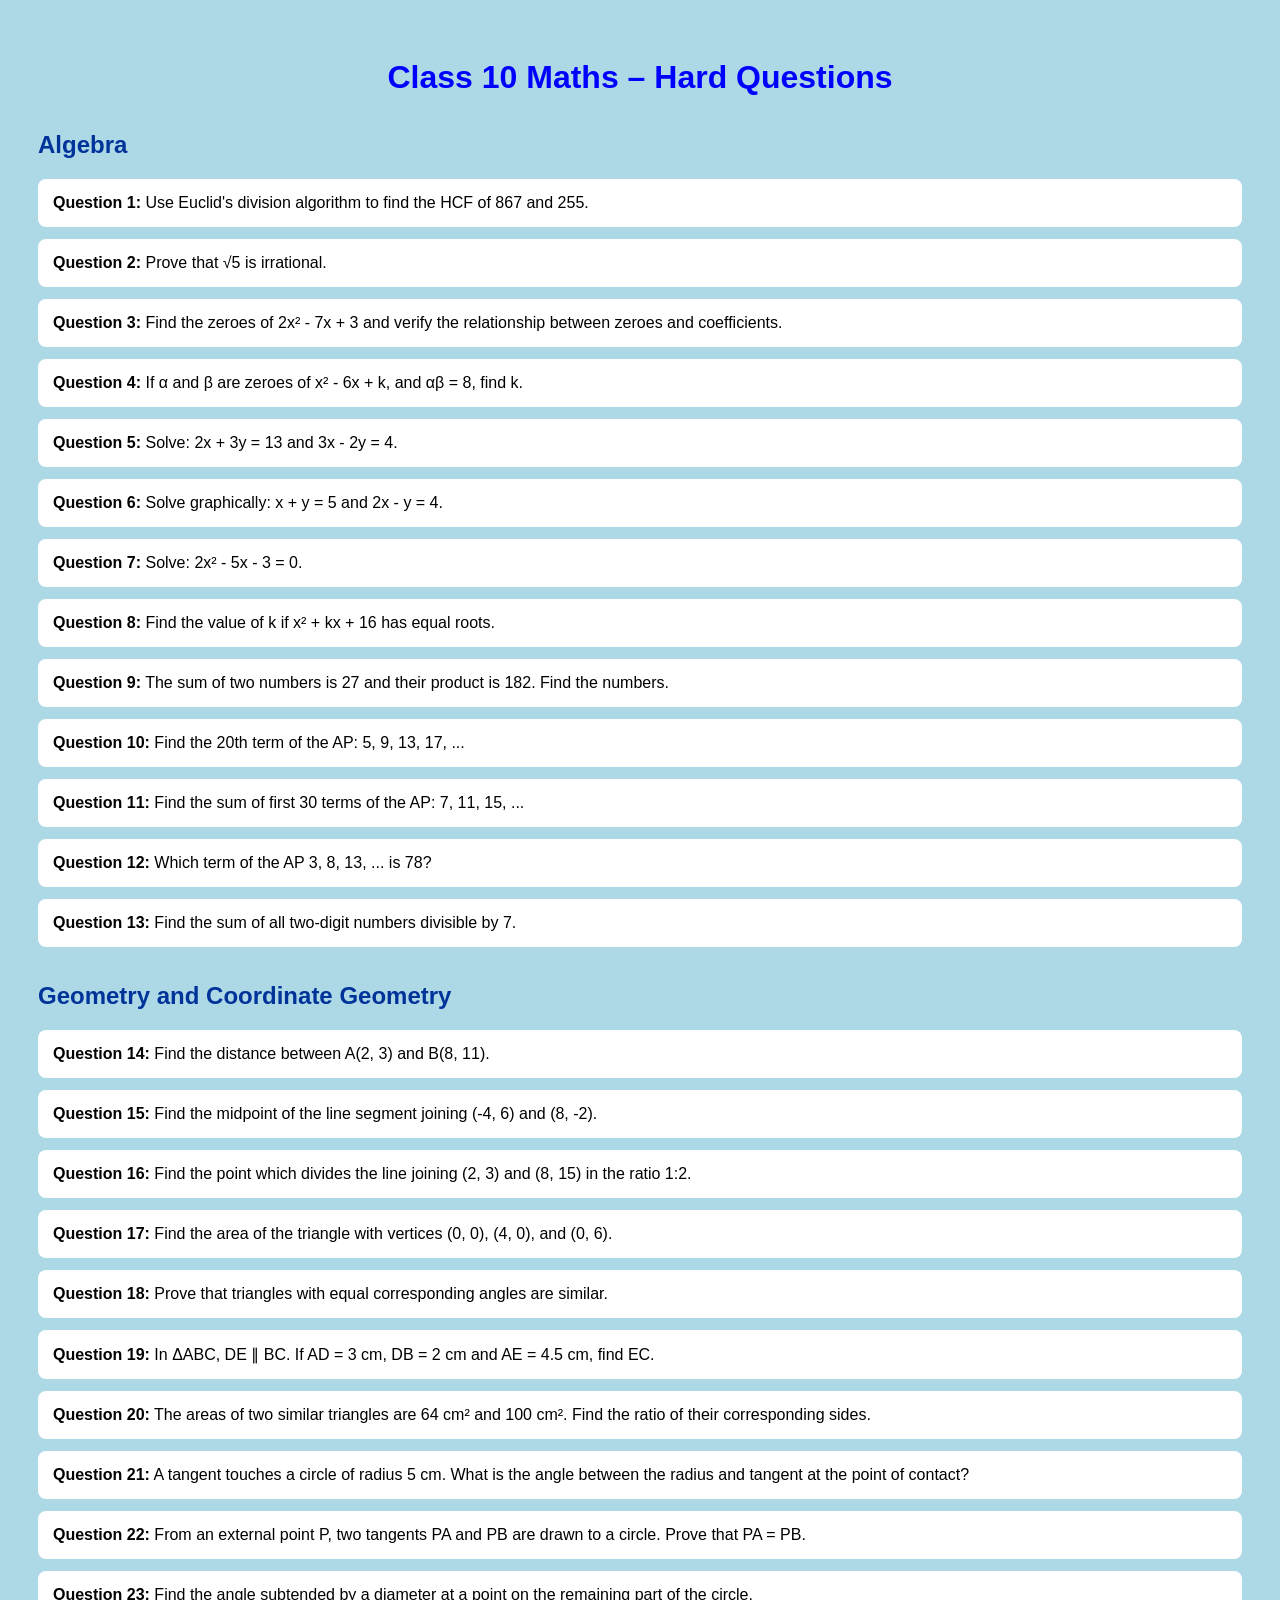
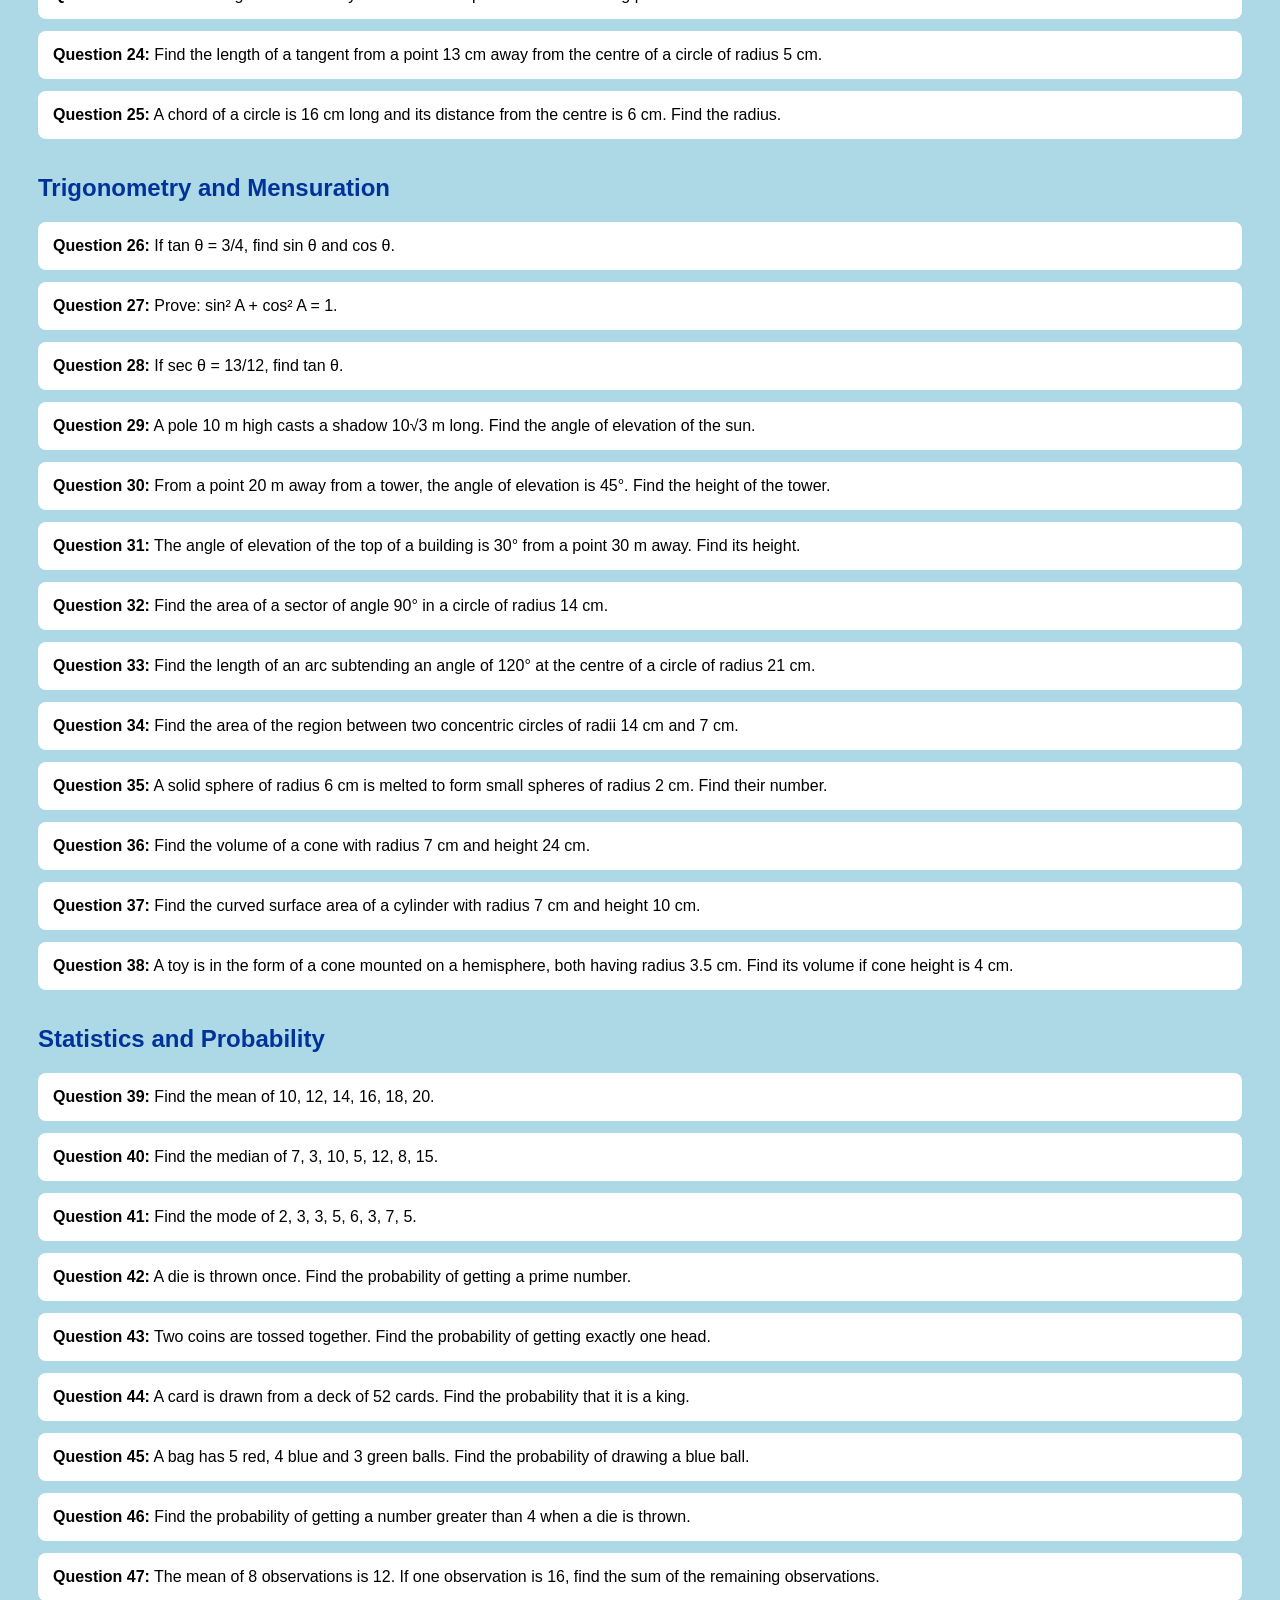
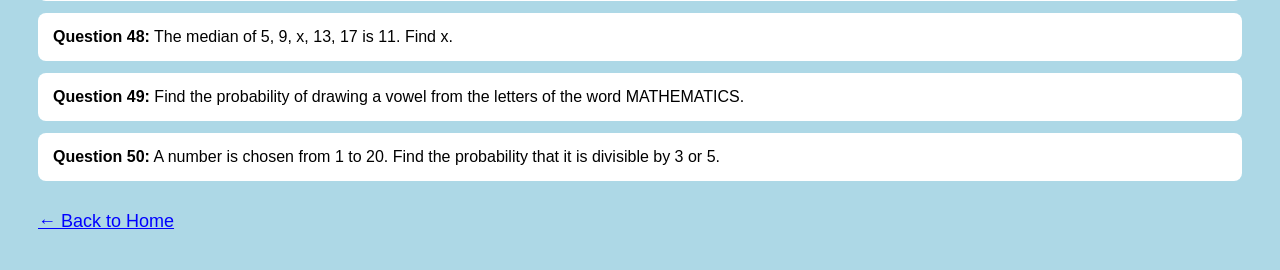
==== class10.html @ bd101d73 "Add files via upload" ====
<!DOCTYPE html>
<html>
<head>
  <title>Class 10 Maths Questions</title>

  <style>
    body { background-color: lightblue; font-family: Arial; padding: 30px; }
    h1 { color: blue; text-align: center; }
    h2 { color: #003399; margin-top: 35px; }
    .question { background: white; padding: 15px; margin: 12px 0; border-radius: 8px; }
    a { color: blue; font-size: 18px; }
  </style>
</head>

<body>
  <h1>Class 10 Maths – Hard Questions</h1>
  <div id="questions"></div>

  <br>
  <a href="index.html">← Back to Home</a>

  <script>
    let chapters = [
      {
        name: "Algebra",
        questions: [
          "Use Euclid's division algorithm to find the HCF of 867 and 255.",
          "Prove that √5 is irrational.",
          "Find the zeroes of 2x² - 7x + 3 and verify the relationship between zeroes and coefficients.",
          "If α and β are zeroes of x² - 6x + k, and αβ = 8, find k.",
          "Solve: 2x + 3y = 13 and 3x - 2y = 4.",
          "Solve graphically: x + y = 5 and 2x - y = 4.",
          "Solve: 2x² - 5x - 3 = 0.",
          "Find the value of k if x² + kx + 16 has equal roots.",
          "The sum of two numbers is 27 and their product is 182. Find the numbers.",
          "Find the 20th term of the AP: 5, 9, 13, 17, ...",
          "Find the sum of first 30 terms of the AP: 7, 11, 15, ...",
          "Which term of the AP 3, 8, 13, ... is 78?",
          "Find the sum of all two-digit numbers divisible by 7."
        ]
      },
      {
        name: "Geometry and Coordinate Geometry",
        questions: [
          "Find the distance between A(2, 3) and B(8, 11).",
          "Find the midpoint of the line segment joining (-4, 6) and (8, -2).",
          "Find the point which divides the line joining (2, 3) and (8, 15) in the ratio 1:2.",
          "Find the area of the triangle with vertices (0, 0), (4, 0), and (0, 6).",
          "Prove that triangles with equal corresponding angles are similar.",
          "In ΔABC, DE ∥ BC. If AD = 3 cm, DB = 2 cm and AE = 4.5 cm, find EC.",
          "The areas of two similar triangles are 64 cm² and 100 cm². Find the ratio of their corresponding sides.",
          "A tangent touches a circle of radius 5 cm. What is the angle between the radius and tangent at the point of contact?",
          "From an external point P, two tangents PA and PB are drawn to a circle. Prove that PA = PB.",
          "Find the angle subtended by a diameter at a point on the remaining part of the circle.",
          "Find the length of a tangent from a point 13 cm away from the centre of a circle of radius 5 cm.",
          "A chord of a circle is 16 cm long and its distance from the centre is 6 cm. Find the radius."
        ]
      },
      {
        name: "Trigonometry and Mensuration",
        questions: [
          "If tan θ = 3/4, find sin θ and cos θ.",
          "Prove: sin² A + cos² A = 1.",
          "If sec θ = 13/12, find tan θ.",
          "A pole 10 m high casts a shadow 10√3 m long. Find the angle of elevation of the sun.",
          "From a point 20 m away from a tower, the angle of elevation is 45°. Find the height of the tower.",
          "The angle of elevation of the top of a building is 30° from a point 30 m away. Find its height.",
          "Find the area of a sector of angle 90° in a circle of radius 14 cm.",
          "Find the length of an arc subtending an angle of 120° at the centre of a circle of radius 21 cm.",
          "Find the area of the region between two concentric circles of radii 14 cm and 7 cm.",
          "A solid sphere of radius 6 cm is melted to form small spheres of radius 2 cm. Find their number.",
          "Find the volume of a cone with radius 7 cm and height 24 cm.",
          "Find the curved surface area of a cylinder with radius 7 cm and height 10 cm.",
          "A toy is in the form of a cone mounted on a hemisphere, both having radius 3.5 cm. Find its volume if cone height is 4 cm."
        ]
      },
      {
        name: "Statistics and Probability",
        questions: [
          "Find the mean of 10, 12, 14, 16, 18, 20.",
          "Find the median of 7, 3, 10, 5, 12, 8, 15.",
          "Find the mode of 2, 3, 3, 5, 6, 3, 7, 5.",
          "A die is thrown once. Find the probability of getting a prime number.",
          "Two coins are tossed together. Find the probability of getting exactly one head.",
          "A card is drawn from a deck of 52 cards. Find the probability that it is a king.",
          "A bag has 5 red, 4 blue and 3 green balls. Find the probability of drawing a blue ball.",
          "Find the probability of getting a number greater than 4 when a die is thrown.",
          "The mean of 8 observations is 12. If one observation is 16, find the sum of the remaining observations.",
          "The median of 5, 9, x, 13, 17 is 11. Find x.",
          "Find the probability of drawing a vowel from the letters of the word MATHEMATICS.",
          "A number is chosen from 1 to 20. Find the probability that it is divisible by 3 or 5."
        ]
      }
    ];

    let output = "";
    let number = 1;

    for (let i = 0; i < chapters.length; i++) {
      output += "<h2>" + chapters[i].name + "</h2>";

      for (let j = 0; j < chapters[i].questions.length; j++) {
        output += "<div class='question'><b>Question " + number +
          ":</b> " + chapters[i].questions[j] + "</div>";
        number++;
      }
    }

    document.getElementById("questions").innerHTML = output;
  </script>
</body>
</html>
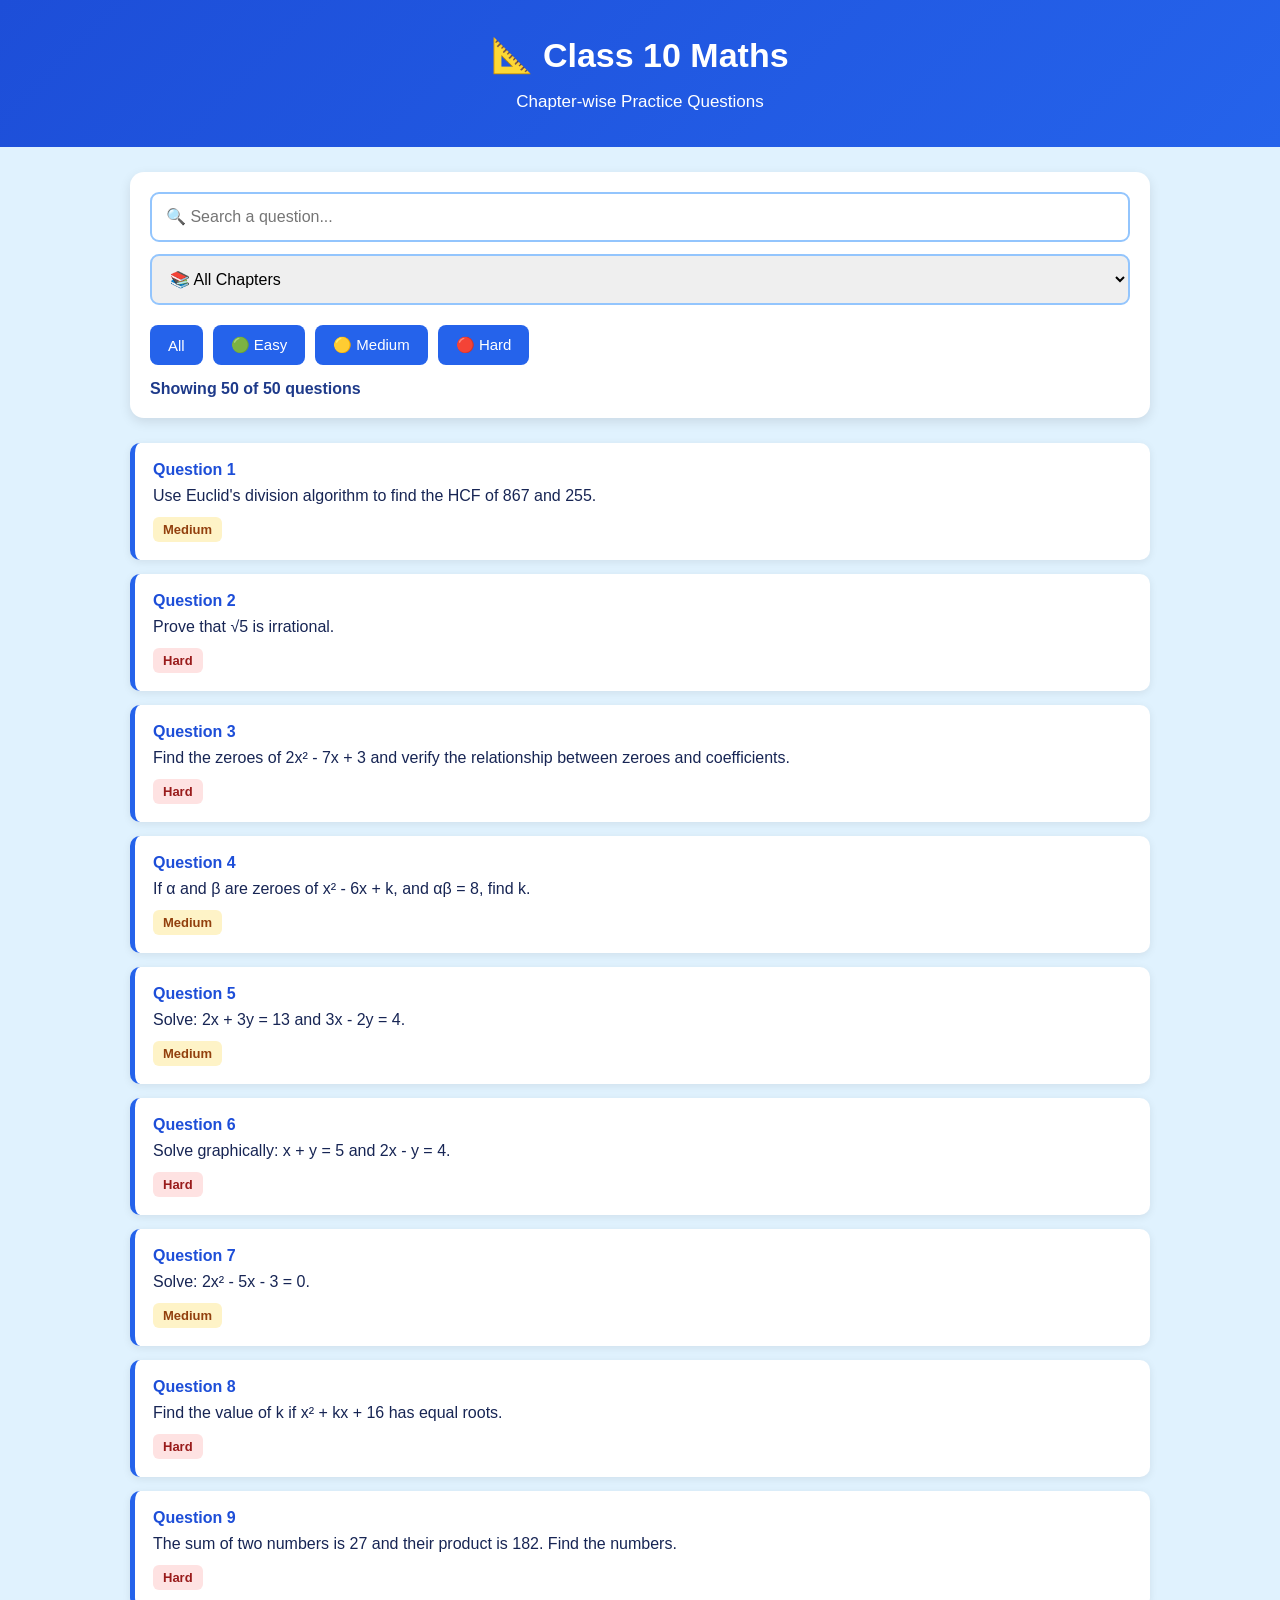
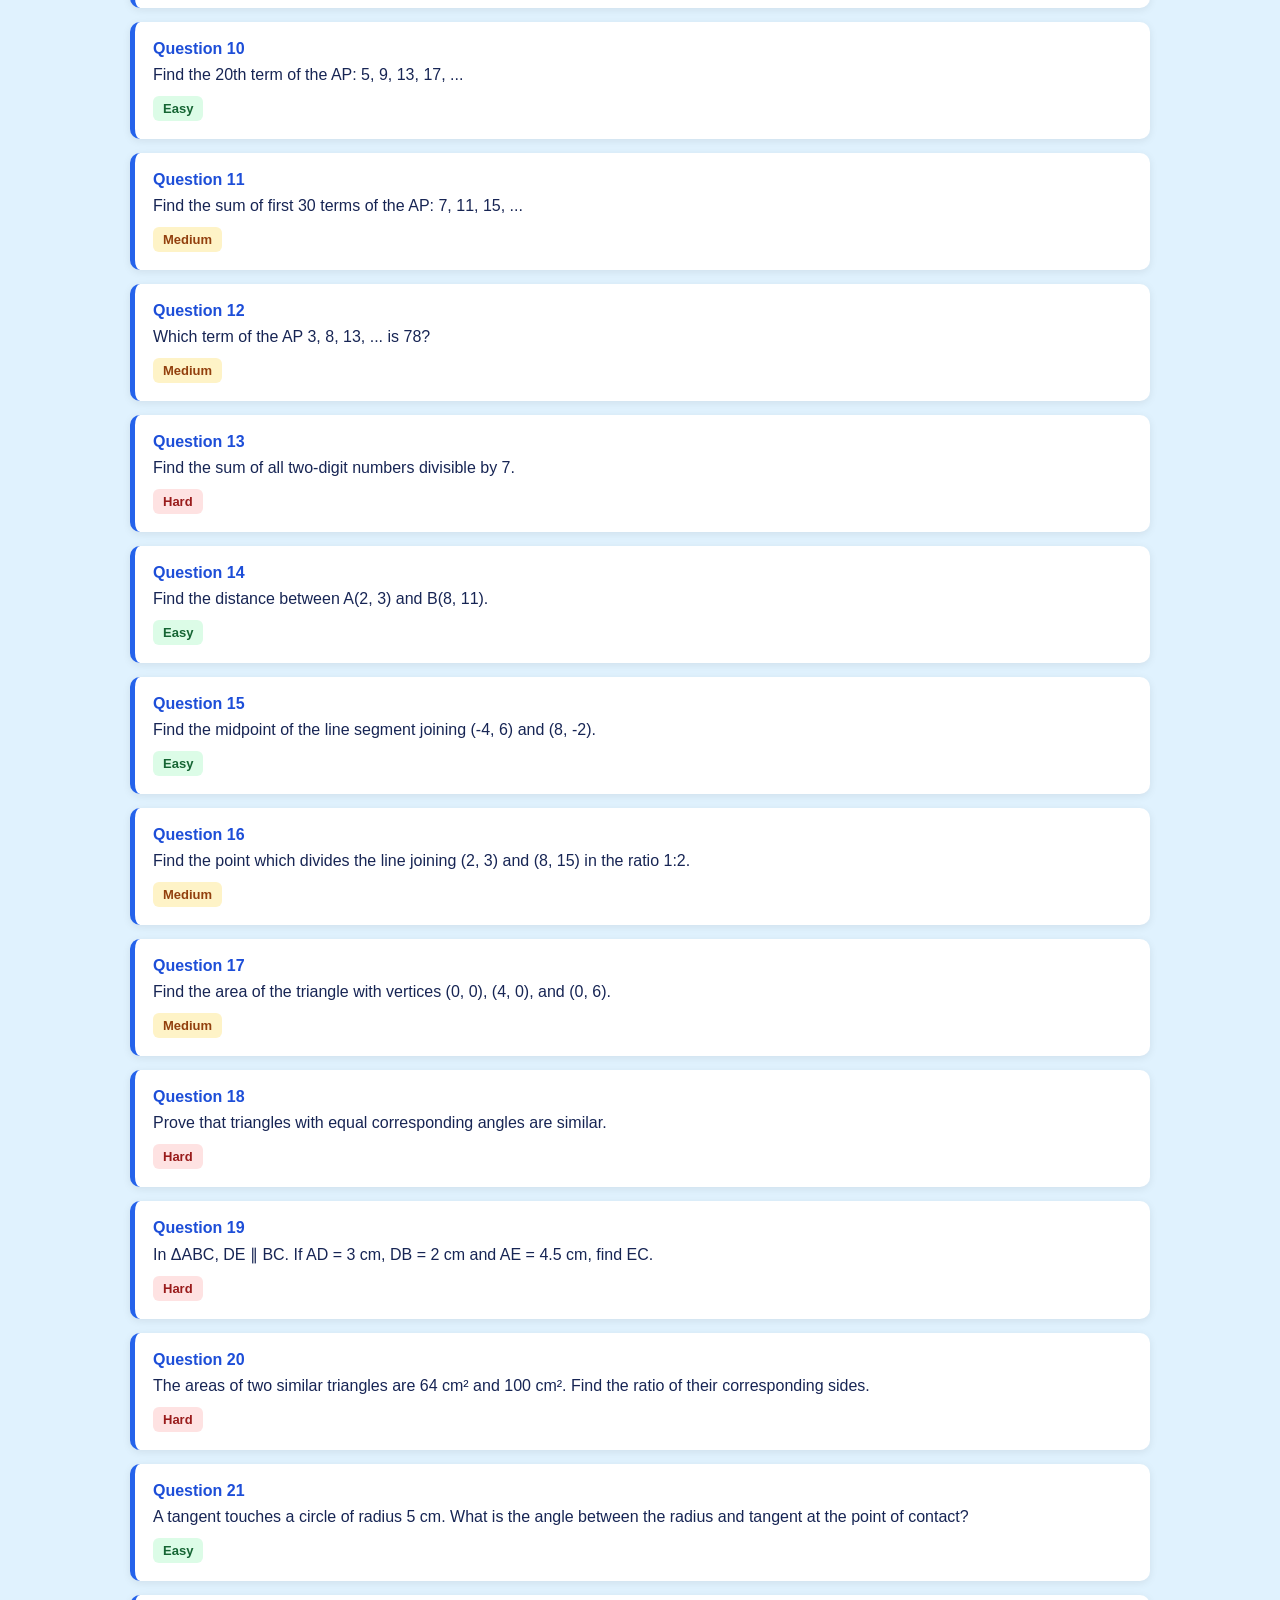
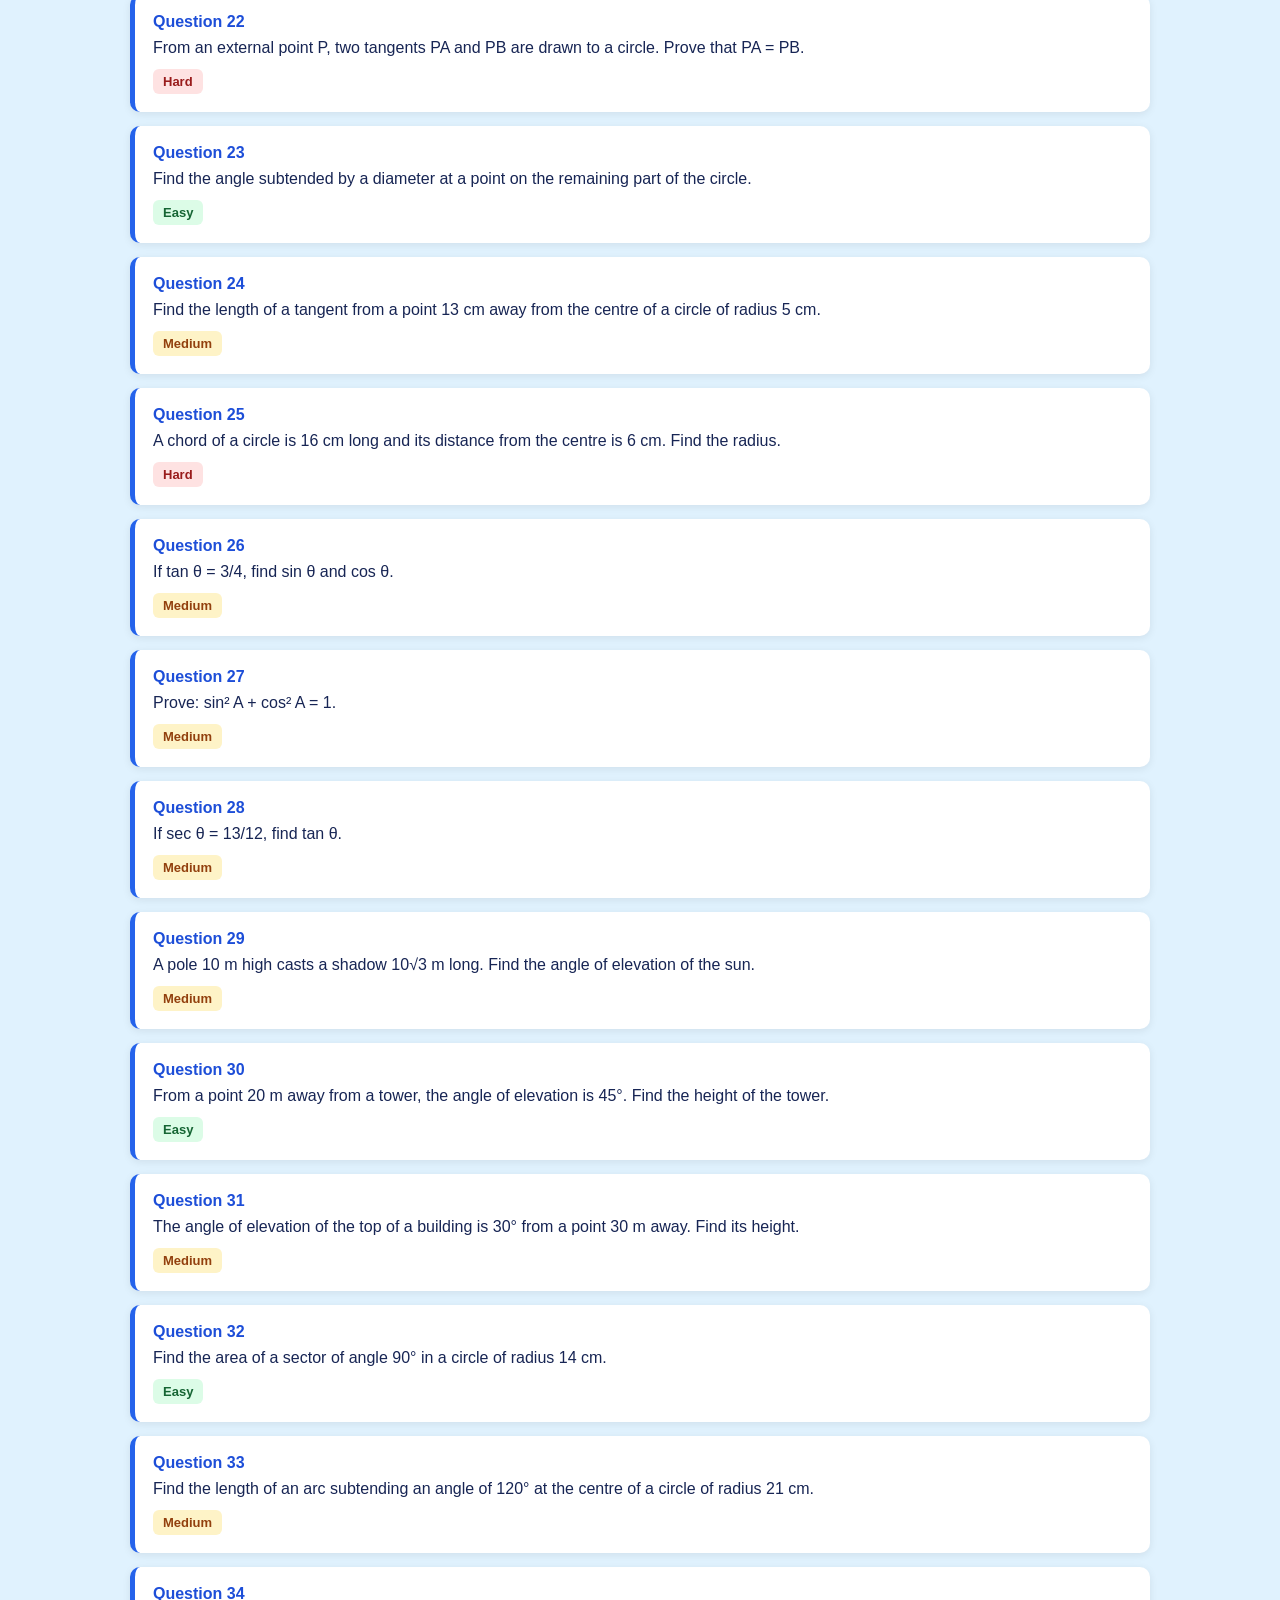
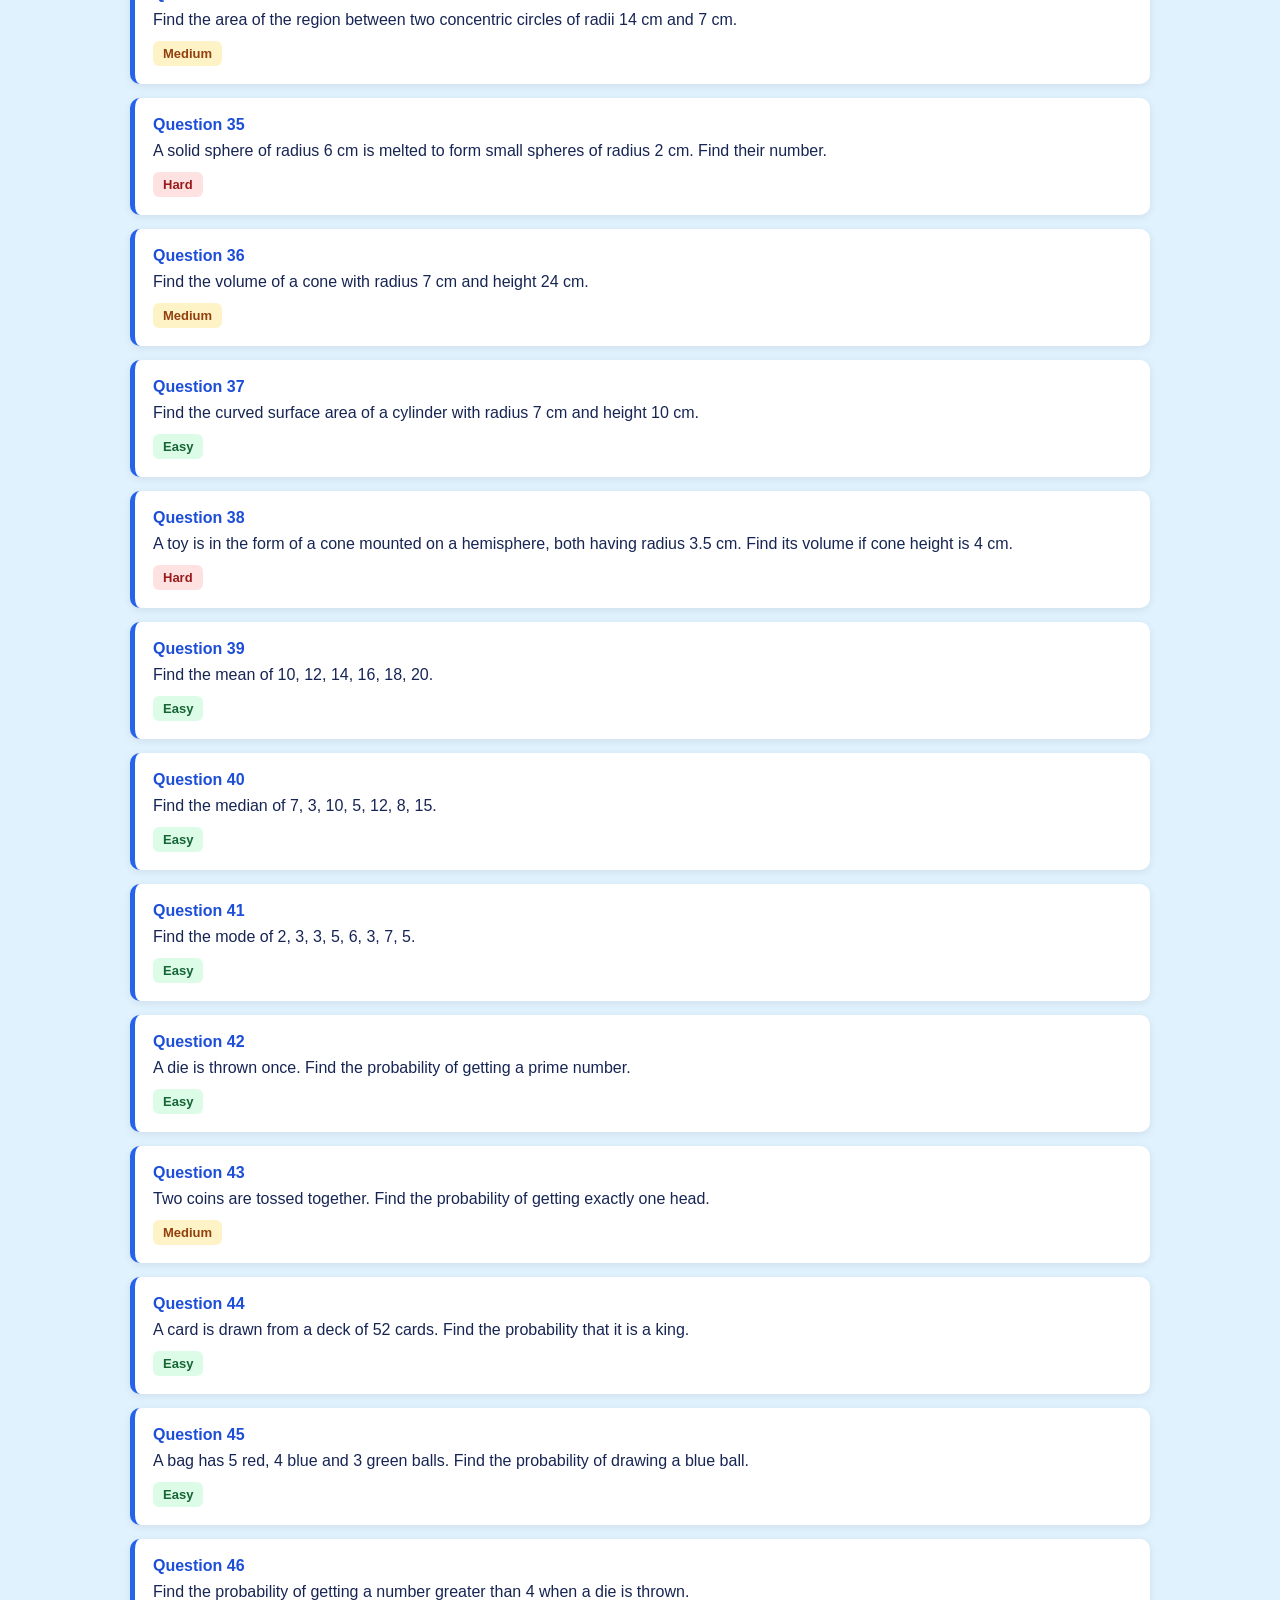
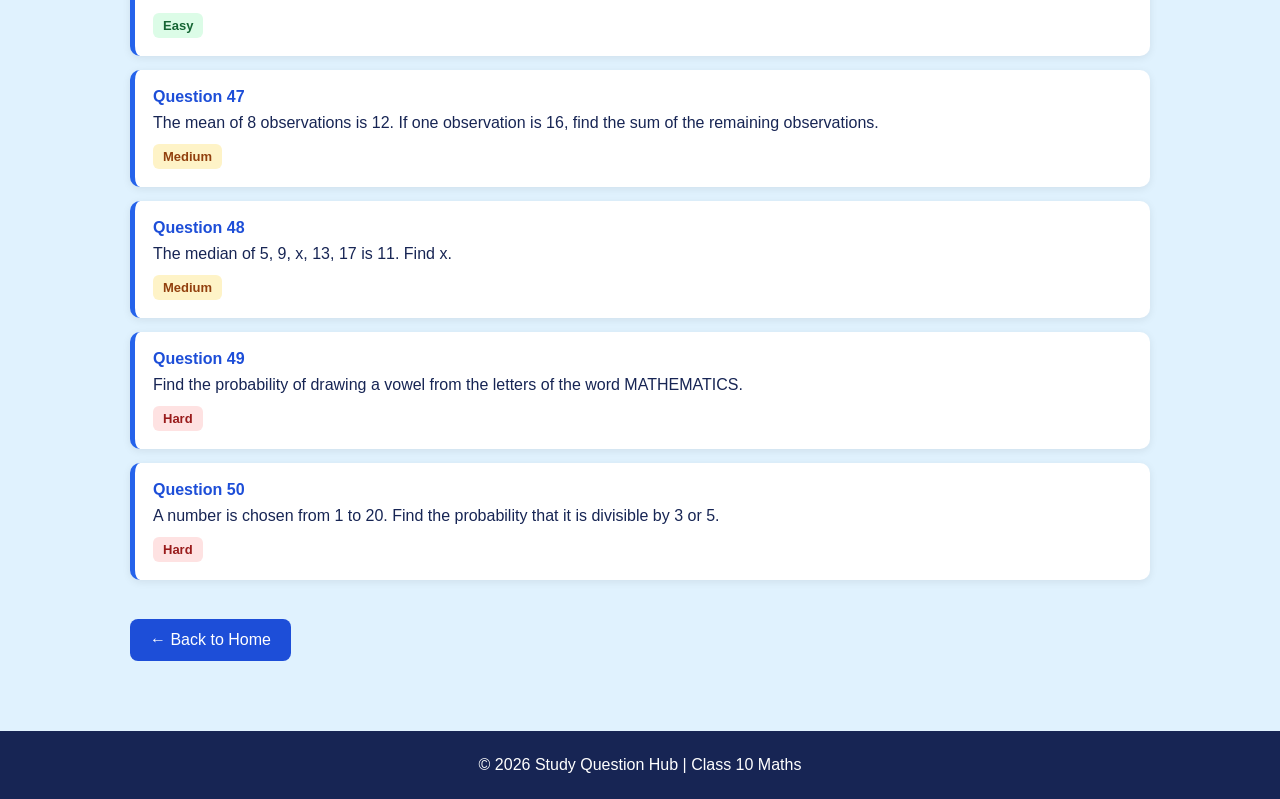
==== commit 912b4d8c: "Update class10.html" ====
--- a/class10.html
+++ b/class10.html
@@ -1,112 +1,681 @@
 <!DOCTYPE html>
-<html>
+<html lang="en">
+
 <head>
-  <title>Class 10 Maths Questions</title>
+  <meta charset="UTF-8">
+  <meta name="viewport" content="width=device-width, initial-scale=1.0">
+
+  <title>Class 10 Maths Questions | Study Question Hub</title>
+
+  <meta name="description"
+    content="Practice Class 10 Maths questions chapter-wise with Easy, Medium and Hard difficulty levels.">
 
   <style>
-    body { background-color: lightblue; font-family: Arial; padding: 30px; }
-    h1 { color: blue; text-align: center; }
-    h2 { color: #003399; margin-top: 35px; }
-    .question { background: white; padding: 15px; margin: 12px 0; border-radius: 8px; }
-    a { color: blue; font-size: 18px; }
+    * {
+      box-sizing: border-box;
+    }
+
+    body {
+      margin: 0;
+      background: #e0f2fe;
+      font-family: Arial, sans-serif;
+      color: #172554;
+    }
+
+    header {
+      background: linear-gradient(135deg, #1d4ed8, #2563eb);
+      color: white;
+      text-align: center;
+      padding: 35px 15px;
+    }
+
+    header h1 {
+      margin: 0;
+      font-size: 34px;
+    }
+
+    header p {
+      font-size: 17px;
+      margin-bottom: 0;
+    }
+
+    .container {
+      max-width: 1050px;
+      margin: 25px auto;
+      padding: 0 15px;
+    }
+
+    .controls {
+      background: white;
+      padding: 20px;
+      border-radius: 14px;
+      box-shadow: 0 4px 12px rgba(0, 0, 0, 0.1);
+      margin-bottom: 25px;
+    }
+
+    #search,
+    #chapter {
+      width: 100%;
+      padding: 14px;
+      border: 2px solid #93c5fd;
+      border-radius: 9px;
+      font-size: 16px;
+      margin-bottom: 12px;
+    }
+
+    #search:focus,
+    #chapter:focus {
+      outline: none;
+      border-color: #2563eb;
+    }
+
+    .buttons {
+      display: flex;
+      gap: 10px;
+      flex-wrap: wrap;
+      margin-top: 8px;
+    }
+
+    .filter {
+      border: none;
+      padding: 11px 18px;
+      border-radius: 8px;
+      background: #2563eb;
+      color: white;
+      cursor: pointer;
+      font-size: 15px;
+    }
+
+    .filter:hover {
+      background: #1e40af;
+    }
+
+    #count {
+      margin-top: 15px;
+      font-weight: bold;
+      color: #1e3a8a;
+    }
+
+    .chapter-title {
+      background: #1d4ed8;
+      color: white;
+      padding: 14px 18px;
+      border-radius: 10px;
+      margin-top: 25px;
+      margin-bottom: 15px;
+      font-size: 21px;
+    }
+
+    .question {
+      background: white;
+      padding: 18px;
+      margin-bottom: 14px;
+      border-radius: 10px;
+      border-left: 5px solid #2563eb;
+      box-shadow: 0 2px 8px rgba(0, 0, 0, 0.08);
+    }
+
+    .question-number {
+      color: #1d4ed8;
+      font-weight: bold;
+      margin-bottom: 8px;
+    }
+
+    .difficulty {
+      display: inline-block;
+      margin-top: 12px;
+      padding: 5px 10px;
+      border-radius: 6px;
+      font-size: 13px;
+      font-weight: bold;
+    }
+
+    .Easy {
+      background: #dcfce7;
+      color: #166534;
+    }
+
+    .Medium {
+      background: #fef3c7;
+      color: #92400e;
+    }
+
+    .Hard {
+      background: #fee2e2;
+      color: #991b1b;
+    }
+
+    #noResult {
+      display: none;
+      background: white;
+      padding: 25px;
+      text-align: center;
+      border-radius: 10px;
+      color: #dc2626;
+      font-weight: bold;
+      margin-top: 20px;
+    }
+
+    .back {
+      display: inline-block;
+      margin: 25px 0 40px;
+      background: #1d4ed8;
+      color: white;
+      padding: 12px 20px;
+      border-radius: 8px;
+      text-decoration: none;
+    }
+
+    .back:hover {
+      background: #1e40af;
+    }
+
+    footer {
+      background: #172554;
+      color: white;
+      text-align: center;
+      padding: 25px;
+      margin-top: 30px;
+    }
+
+    @media (max-width: 600px) {
+
+      header h1 {
+        font-size: 26px;
+      }
+
+      header p {
+        font-size: 15px;
+      }
+
+      .filter {
+        width: 100%;
+      }
+
+      .question {
+        font-size: 15px;
+      }
+    }
   </style>
 </head>
 
 <body>
-  <h1>Class 10 Maths – Hard Questions</h1>
-  <div id="questions"></div>
-
-  <br>
-  <a href="index.html">← Back to Home</a>
+
+  <header>
+    <h1>📐 Class 10 Maths</h1>
+    <p>Chapter-wise Practice Questions</p>
+  </header>
+
+  <div class="container">
+
+    <div class="controls">
+
+      <input
+        type="text"
+        id="search"
+        placeholder="🔍 Search a question..."
+        onkeyup="displayQuestions()"
+      >
+
+      <select id="chapter" onchange="displayQuestions()">
+        <option value="All">📚 All Chapters</option>
+        <option value="Algebra">Algebra</option>
+        <option value="Geometry and Coordinate Geometry">
+          Geometry and Coordinate Geometry
+        </option>
+        <option value="Trigonometry and Mensuration">
+          Trigonometry and Mensuration
+        </option>
+        <option value="Statistics and Probability">
+          Statistics and Probability
+        </option>
+      </select>
+
+      <div class="buttons">
+        <button class="filter" onclick="setDifficulty('All')">
+          All
+        </button>
+
+        <button class="filter" onclick="setDifficulty('Easy')">
+          🟢 Easy
+        </button>
+
+        <button class="filter" onclick="setDifficulty('Medium')">
+          🟡 Medium
+        </button>
+
+        <button class="filter" onclick="setDifficulty('Hard')">
+          🔴 Hard
+        </button>
+      </div>
+
+      <div id="count"></div>
+
+    </div>
+
+    <div id="questions"></div>
+
+    <div id="noResult">
+      ❌ No question found.
+      <br>
+      Try another search or filter.
+    </div>
+
+    <a class="back" href="index.html">
+      ← Back to Home
+    </a>
+
+  </div>
+
+  <footer>
+    © 2026 Study Question Hub | Class 10 Maths
+  </footer>
 
   <script>
-    let chapters = [
-      {
-        name: "Algebra",
-        questions: [
-          "Use Euclid's division algorithm to find the HCF of 867 and 255.",
-          "Prove that √5 is irrational.",
-          "Find the zeroes of 2x² - 7x + 3 and verify the relationship between zeroes and coefficients.",
-          "If α and β are zeroes of x² - 6x + k, and αβ = 8, find k.",
-          "Solve: 2x + 3y = 13 and 3x - 2y = 4.",
-          "Solve graphically: x + y = 5 and 2x - y = 4.",
-          "Solve: 2x² - 5x - 3 = 0.",
-          "Find the value of k if x² + kx + 16 has equal roots.",
-          "The sum of two numbers is 27 and their product is 182. Find the numbers.",
-          "Find the 20th term of the AP: 5, 9, 13, 17, ...",
-          "Find the sum of first 30 terms of the AP: 7, 11, 15, ...",
-          "Which term of the AP 3, 8, 13, ... is 78?",
-          "Find the sum of all two-digit numbers divisible by 7."
-        ]
-      },
-      {
-        name: "Geometry and Coordinate Geometry",
-        questions: [
-          "Find the distance between A(2, 3) and B(8, 11).",
-          "Find the midpoint of the line segment joining (-4, 6) and (8, -2).",
-          "Find the point which divides the line joining (2, 3) and (8, 15) in the ratio 1:2.",
-          "Find the area of the triangle with vertices (0, 0), (4, 0), and (0, 6).",
-          "Prove that triangles with equal corresponding angles are similar.",
-          "In ΔABC, DE ∥ BC. If AD = 3 cm, DB = 2 cm and AE = 4.5 cm, find EC.",
-          "The areas of two similar triangles are 64 cm² and 100 cm². Find the ratio of their corresponding sides.",
-          "A tangent touches a circle of radius 5 cm. What is the angle between the radius and tangent at the point of contact?",
-          "From an external point P, two tangents PA and PB are drawn to a circle. Prove that PA = PB.",
-          "Find the angle subtended by a diameter at a point on the remaining part of the circle.",
-          "Find the length of a tangent from a point 13 cm away from the centre of a circle of radius 5 cm.",
-          "A chord of a circle is 16 cm long and its distance from the centre is 6 cm. Find the radius."
-        ]
-      },
-      {
-        name: "Trigonometry and Mensuration",
-        questions: [
-          "If tan θ = 3/4, find sin θ and cos θ.",
-          "Prove: sin² A + cos² A = 1.",
-          "If sec θ = 13/12, find tan θ.",
-          "A pole 10 m high casts a shadow 10√3 m long. Find the angle of elevation of the sun.",
-          "From a point 20 m away from a tower, the angle of elevation is 45°. Find the height of the tower.",
-          "The angle of elevation of the top of a building is 30° from a point 30 m away. Find its height.",
-          "Find the area of a sector of angle 90° in a circle of radius 14 cm.",
-          "Find the length of an arc subtending an angle of 120° at the centre of a circle of radius 21 cm.",
-          "Find the area of the region between two concentric circles of radii 14 cm and 7 cm.",
-          "A solid sphere of radius 6 cm is melted to form small spheres of radius 2 cm. Find their number.",
-          "Find the volume of a cone with radius 7 cm and height 24 cm.",
-          "Find the curved surface area of a cylinder with radius 7 cm and height 10 cm.",
-          "A toy is in the form of a cone mounted on a hemisphere, both having radius 3.5 cm. Find its volume if cone height is 4 cm."
-        ]
-      },
-      {
-        name: "Statistics and Probability",
-        questions: [
-          "Find the mean of 10, 12, 14, 16, 18, 20.",
-          "Find the median of 7, 3, 10, 5, 12, 8, 15.",
-          "Find the mode of 2, 3, 3, 5, 6, 3, 7, 5.",
-          "A die is thrown once. Find the probability of getting a prime number.",
-          "Two coins are tossed together. Find the probability of getting exactly one head.",
-          "A card is drawn from a deck of 52 cards. Find the probability that it is a king.",
-          "A bag has 5 red, 4 blue and 3 green balls. Find the probability of drawing a blue ball.",
-          "Find the probability of getting a number greater than 4 when a die is thrown.",
-          "The mean of 8 observations is 12. If one observation is 16, find the sum of the remaining observations.",
-          "The median of 5, 9, x, 13, 17 is 11. Find x.",
-          "Find the probability of drawing a vowel from the letters of the word MATHEMATICS.",
-          "A number is chosen from 1 to 20. Find the probability that it is divisible by 3 or 5."
-        ]
+
+    const questions = [
+
+      /* ================= ALGEBRA ================= */
+
+      {
+        chapter: "Algebra",
+        text: "Use Euclid's division algorithm to find the HCF of 867 and 255.",
+        level: "Medium"
+      },
+
+      {
+        chapter: "Algebra",
+        text: "Prove that √5 is irrational.",
+        level: "Hard"
+      },
+
+      {
+        chapter: "Algebra",
+        text: "Find the zeroes of 2x² - 7x + 3 and verify the relationship between zeroes and coefficients.",
+        level: "Hard"
+      },
+
+      {
+        chapter: "Algebra",
+        text: "If α and β are zeroes of x² - 6x + k, and αβ = 8, find k.",
+        level: "Medium"
+      },
+
+      {
+        chapter: "Algebra",
+        text: "Solve: 2x + 3y = 13 and 3x - 2y = 4.",
+        level: "Medium"
+      },
+
+      {
+        chapter: "Algebra",
+        text: "Solve graphically: x + y = 5 and 2x - y = 4.",
+        level: "Hard"
+      },
+
+      {
+        chapter: "Algebra",
+        text: "Solve: 2x² - 5x - 3 = 0.",
+        level: "Medium"
+      },
+
+      {
+        chapter: "Algebra",
+        text: "Find the value of k if x² + kx + 16 has equal roots.",
+        level: "Hard"
+      },
+
+      {
+        chapter: "Algebra",
+        text: "The sum of two numbers is 27 and their product is 182. Find the numbers.",
+        level: "Hard"
+      },
+
+      {
+        chapter: "Algebra",
+        text: "Find the 20th term of the AP: 5, 9, 13, 17, ...",
+        level: "Easy"
+      },
+
+      {
+        chapter: "Algebra",
+        text: "Find the sum of first 30 terms of the AP: 7, 11, 15, ...",
+        level: "Medium"
+      },
+
+      {
+        chapter: "Algebra",
+        text: "Which term of the AP 3, 8, 13, ... is 78?",
+        level: "Medium"
+      },
+
+      {
+        chapter: "Algebra",
+        text: "Find the sum of all two-digit numbers divisible by 7.",
+        level: "Hard"
+      },
+
+
+      /* ========== GEOMETRY ========== */
+
+      {
+        chapter: "Geometry and Coordinate Geometry",
+        text: "Find the distance between A(2, 3) and B(8, 11).",
+        level: "Easy"
+      },
+
+      {
+        chapter: "Geometry and Coordinate Geometry",
+        text: "Find the midpoint of the line segment joining (-4, 6) and (8, -2).",
+        level: "Easy"
+      },
+
+      {
+        chapter: "Geometry and Coordinate Geometry",
+        text: "Find the point which divides the line joining (2, 3) and (8, 15) in the ratio 1:2.",
+        level: "Medium"
+      },
+
+      {
+        chapter: "Geometry and Coordinate Geometry",
+        text: "Find the area of the triangle with vertices (0, 0), (4, 0), and (0, 6).",
+        level: "Medium"
+      },
+
+      {
+        chapter: "Geometry and Coordinate Geometry",
+        text: "Prove that triangles with equal corresponding angles are similar.",
+        level: "Hard"
+      },
+
+      {
+        chapter: "Geometry and Coordinate Geometry",
+        text: "In ΔABC, DE ∥ BC. If AD = 3 cm, DB = 2 cm and AE = 4.5 cm, find EC.",
+        level: "Hard"
+      },
+
+      {
+        chapter: "Geometry and Coordinate Geometry",
+        text: "The areas of two similar triangles are 64 cm² and 100 cm². Find the ratio of their corresponding sides.",
+        level: "Hard"
+      },
+
+      {
+        chapter: "Geometry and Coordinate Geometry",
+        text: "A tangent touches a circle of radius 5 cm. What is the angle between the radius and tangent at the point of contact?",
+        level: "Easy"
+      },
+
+      {
+        chapter: "Geometry and Coordinate Geometry",
+        text: "From an external point P, two tangents PA and PB are drawn to a circle. Prove that PA = PB.",
+        level: "Hard"
+      },
+
+      {
+        chapter: "Geometry and Coordinate Geometry",
+        text: "Find the angle subtended by a diameter at a point on the remaining part of the circle.",
+        level: "Easy"
+      },
+
+      {
+        chapter: "Geometry and Coordinate Geometry",
+        text: "Find the length of a tangent from a point 13 cm away from the centre of a circle of radius 5 cm.",
+        level: "Medium"
+      },
+
+      {
+        chapter: "Geometry and Coordinate Geometry",
+        text: "A chord of a circle is 16 cm long and its distance from the centre is 6 cm. Find the radius.",
+        level: "Hard"
+      },
+
+
+      /* ========== TRIGONOMETRY ========== */
+
+      {
+        chapter: "Trigonometry and Mensuration",
+        text: "If tan θ = 3/4, find sin θ and cos θ.",
+        level: "Medium"
+      },
+
+      {
+        chapter: "Trigonometry and Mensuration",
+        text: "Prove: sin² A + cos² A = 1.",
+        level: "Medium"
+      },
+
+      {
+        chapter: "Trigonometry and Mensuration",
+        text: "If sec θ = 13/12, find tan θ.",
+        level: "Medium"
+      },
+
+      {
+        chapter: "Trigonometry and Mensuration",
+        text: "A pole 10 m high casts a shadow 10√3 m long. Find the angle of elevation of the sun.",
+        level: "Medium"
+      },
+
+      {
+        chapter: "Trigonometry and Mensuration",
+        text: "From a point 20 m away from a tower, the angle of elevation is 45°. Find the height of the tower.",
+        level: "Easy"
+      },
+
+      {
+        chapter: "Trigonometry and Mensuration",
+        text: "The angle of elevation of the top of a building is 30° from a point 30 m away. Find its height.",
+        level: "Medium"
+      },
+
+      {
+        chapter: "Trigonometry and Mensuration",
+        text: "Find the area of a sector of angle 90° in a circle of radius 14 cm.",
+        level: "Easy"
+      },
+
+      {
+        chapter: "Trigonometry and Mensuration",
+        text: "Find the length of an arc subtending an angle of 120° at the centre of a circle of radius 21 cm.",
+        level: "Medium"
+      },
+
+      {
+        chapter: "Trigonometry and Mensuration",
+        text: "Find the area of the region between two concentric circles of radii 14 cm and 7 cm.",
+        level: "Medium"
+      },
+
+      {
+        chapter: "Trigonometry and Mensuration",
+        text: "A solid sphere of radius 6 cm is melted to form small spheres of radius 2 cm. Find their number.",
+        level: "Hard"
+      },
+
+      {
+        chapter: "Trigonometry and Mensuration",
+        text: "Find the volume of a cone with radius 7 cm and height 24 cm.",
+        level: "Medium"
+      },
+
+      {
+        chapter: "Trigonometry and Mensuration",
+        text: "Find the curved surface area of a cylinder with radius 7 cm and height 10 cm.",
+        level: "Easy"
+      },
+
+      {
+        chapter: "Trigonometry and Mensuration",
+        text: "A toy is in the form of a cone mounted on a hemisphere, both having radius 3.5 cm. Find its volume if cone height is 4 cm.",
+        level: "Hard"
+      },
+
+
+      /* ========== STATISTICS ========== */
+
+      {
+        chapter: "Statistics and Probability",
+        text: "Find the mean of 10, 12, 14, 16, 18, 20.",
+        level: "Easy"
+      },
+
+      {
+        chapter: "Statistics and Probability",
+        text: "Find the median of 7, 3, 10, 5, 12, 8, 15.",
+        level: "Easy"
+      },
+
+      {
+        chapter: "Statistics and Probability",
+        text: "Find the mode of 2, 3, 3, 5, 6, 3, 7, 5.",
+        level: "Easy"
+      },
+
+      {
+        chapter: "Statistics and Probability",
+        text: "A die is thrown once. Find the probability of getting a prime number.",
+        level: "Easy"
+      },
+
+      {
+        chapter: "Statistics and Probability",
+        text: "Two coins are tossed together. Find the probability of getting exactly one head.",
+        level: "Medium"
+      },
+
+      {
+        chapter: "Statistics and Probability",
+        text: "A card is drawn from a deck of 52 cards. Find the probability that it is a king.",
+        level: "Easy"
+      },
+
+      {
+        chapter: "Statistics and Probability",
+        text: "A bag has 5 red, 4 blue and 3 green balls. Find the probability of drawing a blue ball.",
+        level: "Easy"
+      },
+
+      {
+        chapter: "Statistics and Probability",
+        text: "Find the probability of getting a number greater than 4 when a die is thrown.",
+        level: "Easy"
+      },
+
+      {
+        chapter: "Statistics and Probability",
+        text: "The mean of 8 observations is 12. If one observation is 16, find the sum of the remaining observations.",
+        level: "Medium"
+      },
+
+      {
+        chapter: "Statistics and Probability",
+        text: "The median of 5, 9, x, 13, 17 is 11. Find x.",
+        level: "Medium"
+      },
+
+      {
+        chapter: "Statistics and Probability",
+        text: "Find the probability of drawing a vowel from the letters of the word MATHEMATICS.",
+        level: "Hard"
+      },
+
+      {
+        chapter: "Statistics and Probability",
+        text: "A number is chosen from 1 to 20. Find the probability that it is divisible by 3 or 5.",
+        level: "Hard"
       }
+
     ];
 
-    let output = "";
-    let number = 1;
-
-    for (let i = 0; i < chapters.length; i++) {
-      output += "<h2>" + chapters[i].name + "</h2>";
-
-      for (let j = 0; j < chapters[i].questions.length; j++) {
-        output += "<div class='question'><b>Question " + number +
-          ":</b> " + chapters[i].questions[j] + "</div>";
+
+    let currentDifficulty = "All";
+
+
+    function setDifficulty(level) {
+      currentDifficulty = level;
+      displayQuestions();
+    }
+
+
+    function displayQuestions() {
+
+      const container = document.getElementById("questions");
+
+      const searchText =
+        document.getElementById("search").value.toLowerCase();
+
+      const selectedChapter =
+        document.getElementById("chapter").value;
+
+      container.innerHTML = "";
+
+      let filtered = questions.filter(function(q) {
+
+        const searchMatch =
+          q.text.toLowerCase().includes(searchText);
+
+        const chapterMatch =
+          selectedChapter === "All" ||
+          q.chapter === selectedChapter;
+
+        const difficultyMatch =
+          currentDifficulty === "All" ||
+          q.level === currentDifficulty;
+
+        return searchMatch &&
+          chapterMatch &&
+          difficultyMatch;
+
+      });
+
+
+      let number = 1;
+
+
+      filtered.forEach(function(q) {
+
+        container.innerHTML += `
+
+          <div class="question">
+
+            <div class="question-number">
+              Question ${number}
+            </div>
+
+            <div>
+              ${q.text}
+            </div>
+
+            <span class="difficulty ${q.level}">
+              ${q.level}
+            </span>
+
+          </div>
+
+        `;
+
         number++;
-      }
-    }
-
-    document.getElementById("questions").innerHTML = output;
+
+      });
+
+
+      document.getElementById("count").innerText =
+        "Showing " + filtered.length +
+        " of " + questions.length +
+        " questions";
+
+
+      document.getElementById("noResult").style.display =
+        filtered.length === 0 ? "block" : "none";
+
+    }
+
+
+    displayQuestions();
+
   </script>
+
 </body>
+
 </html>
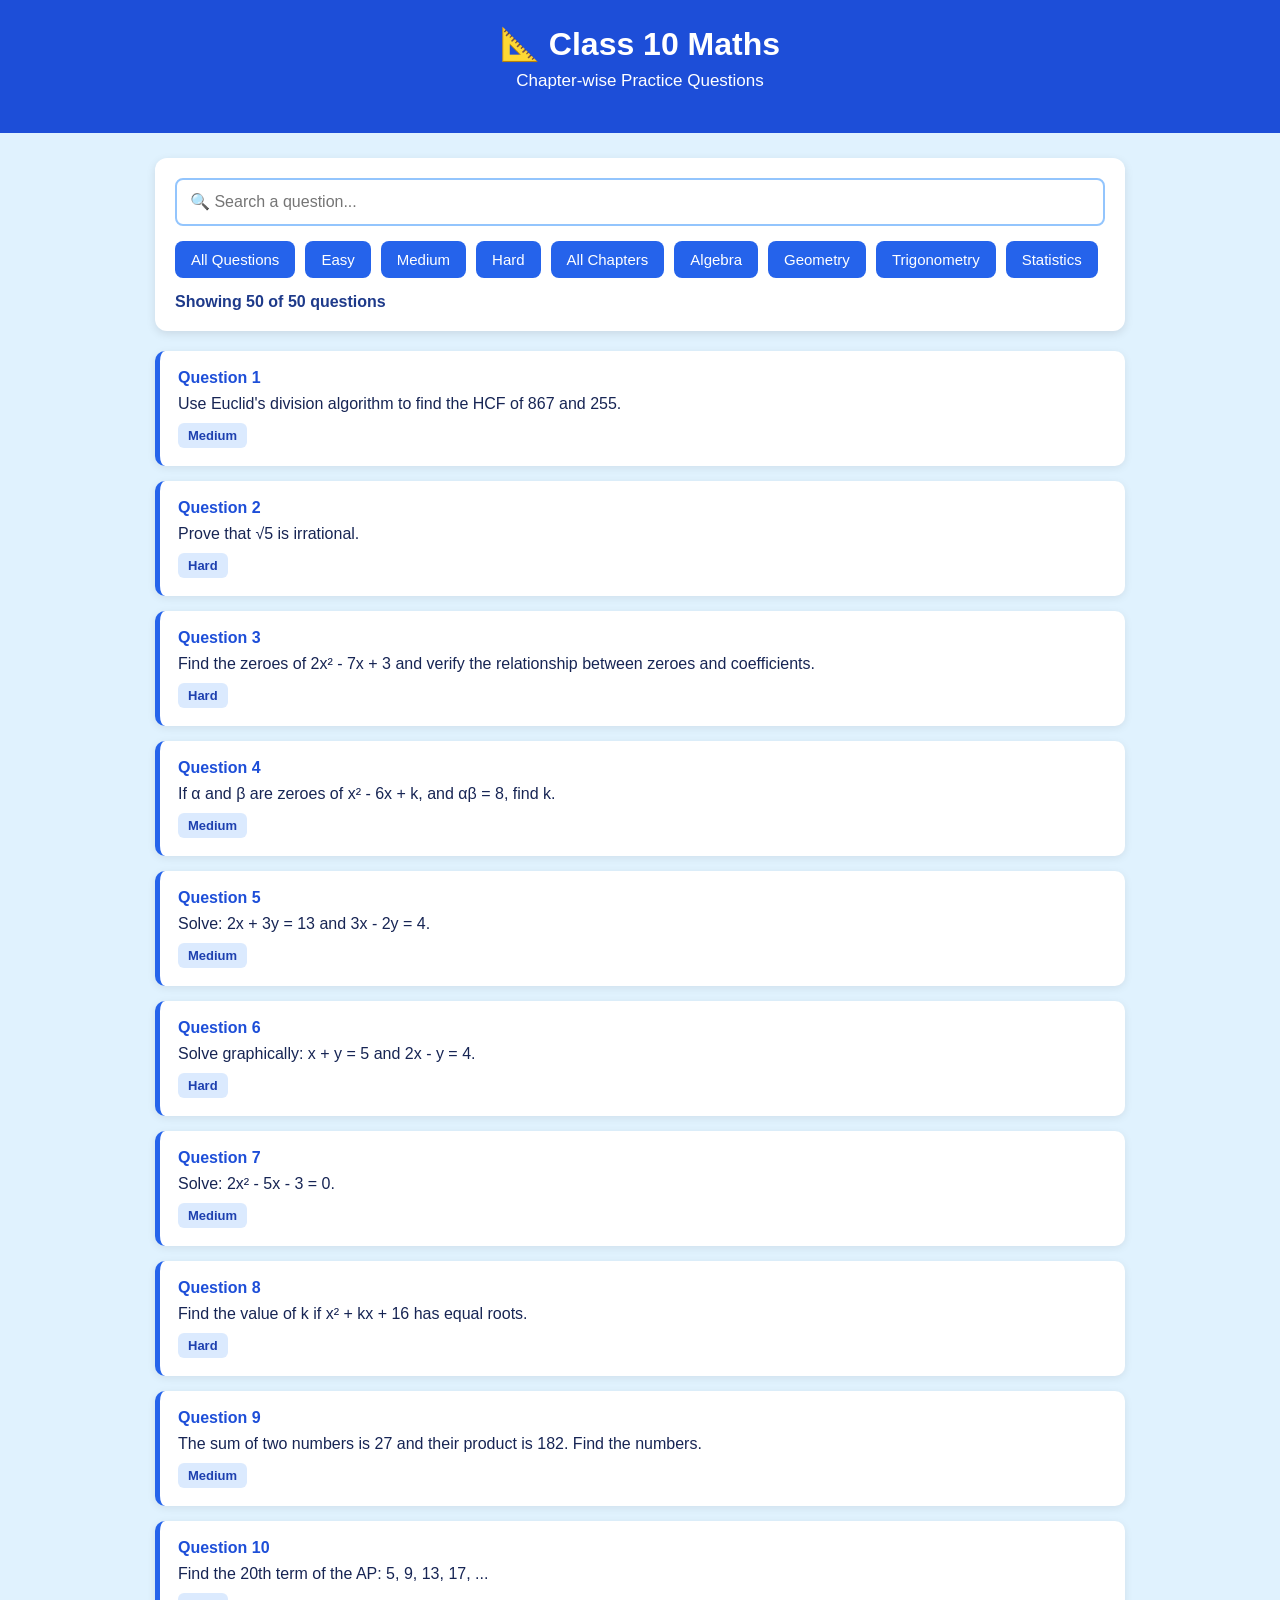
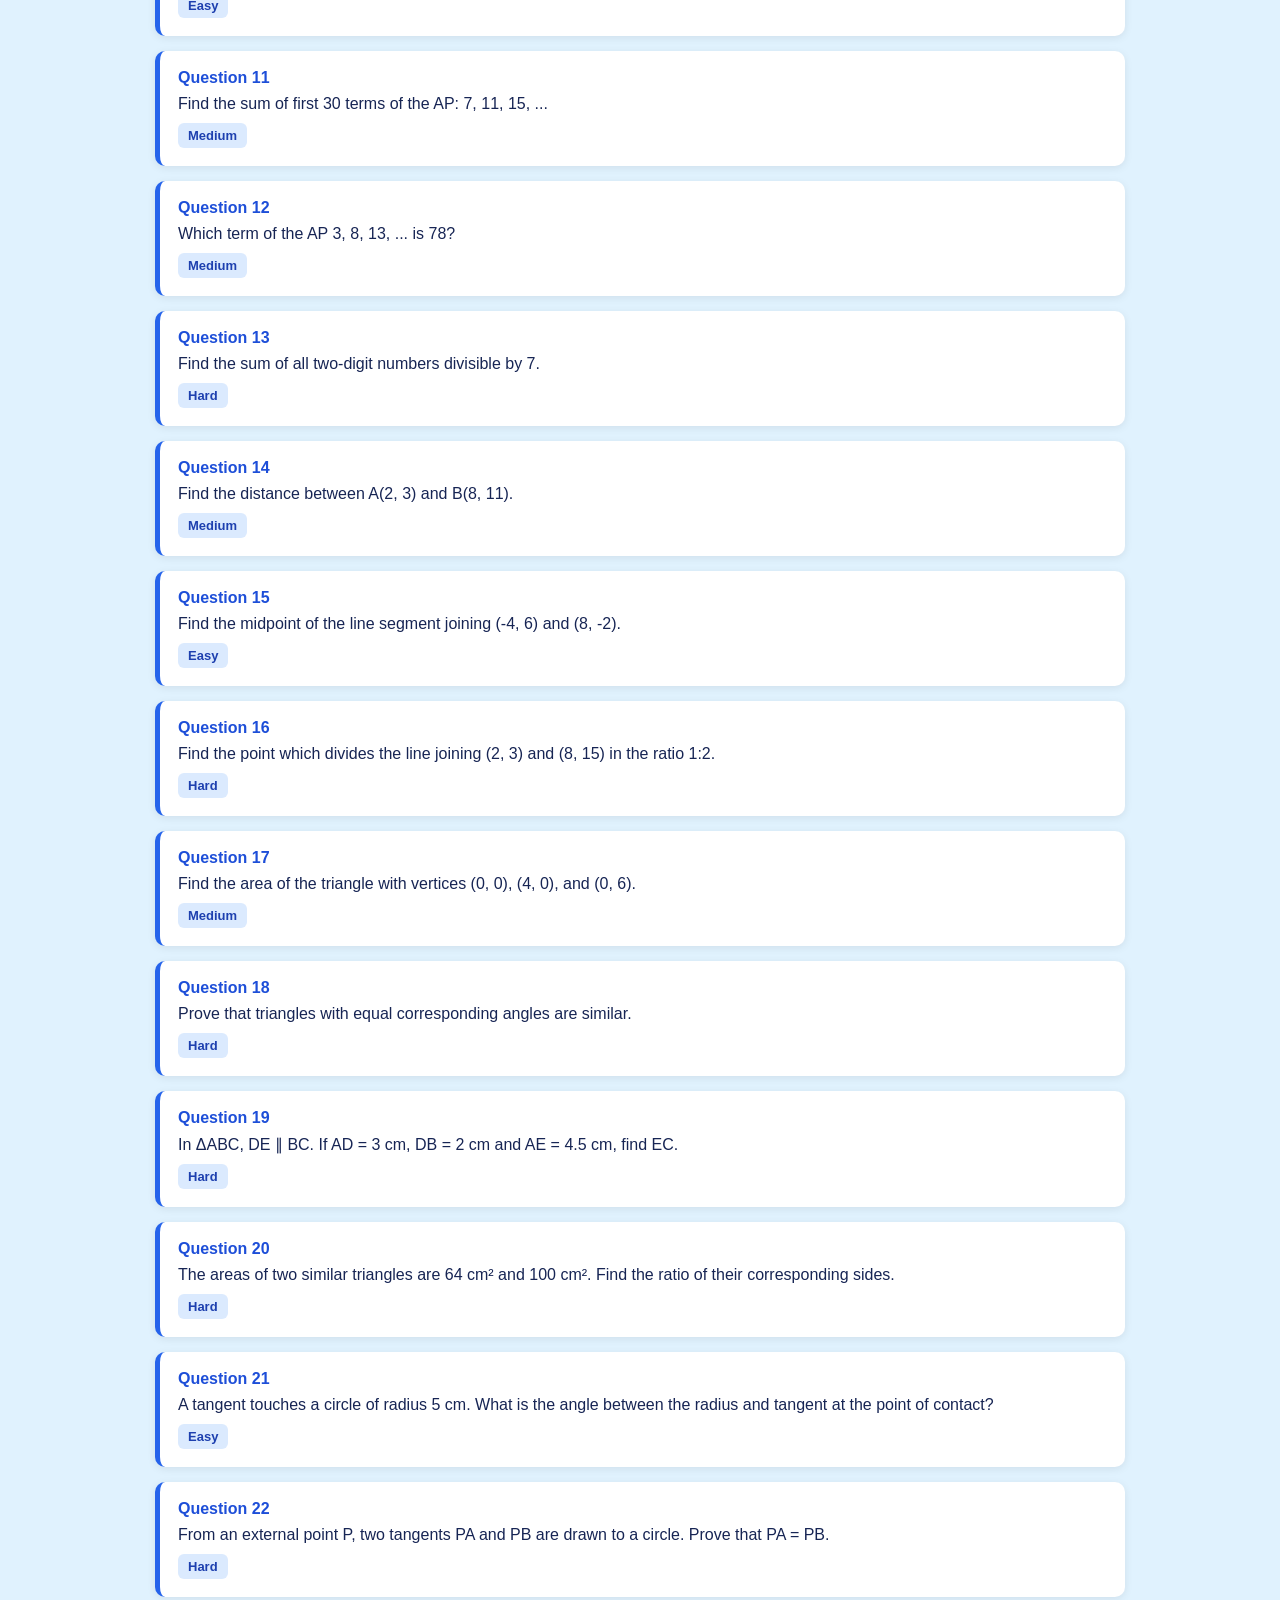
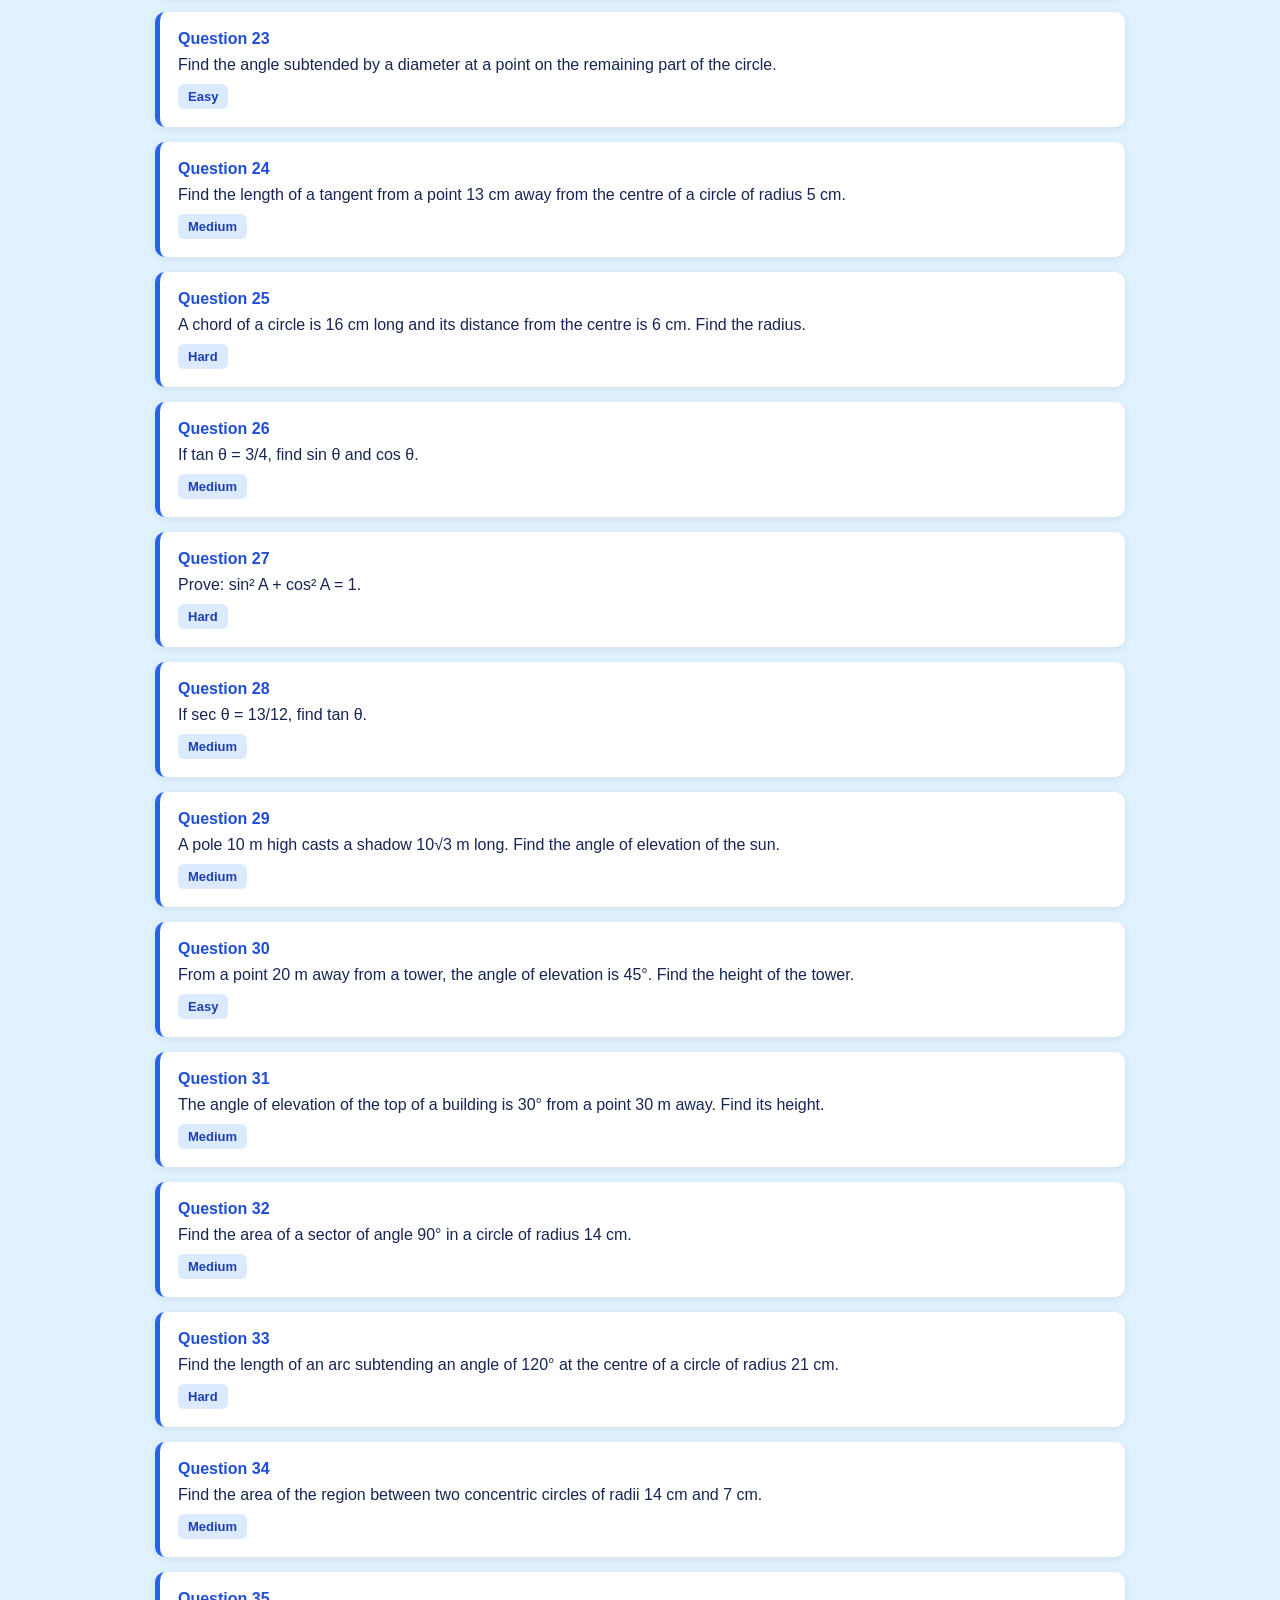
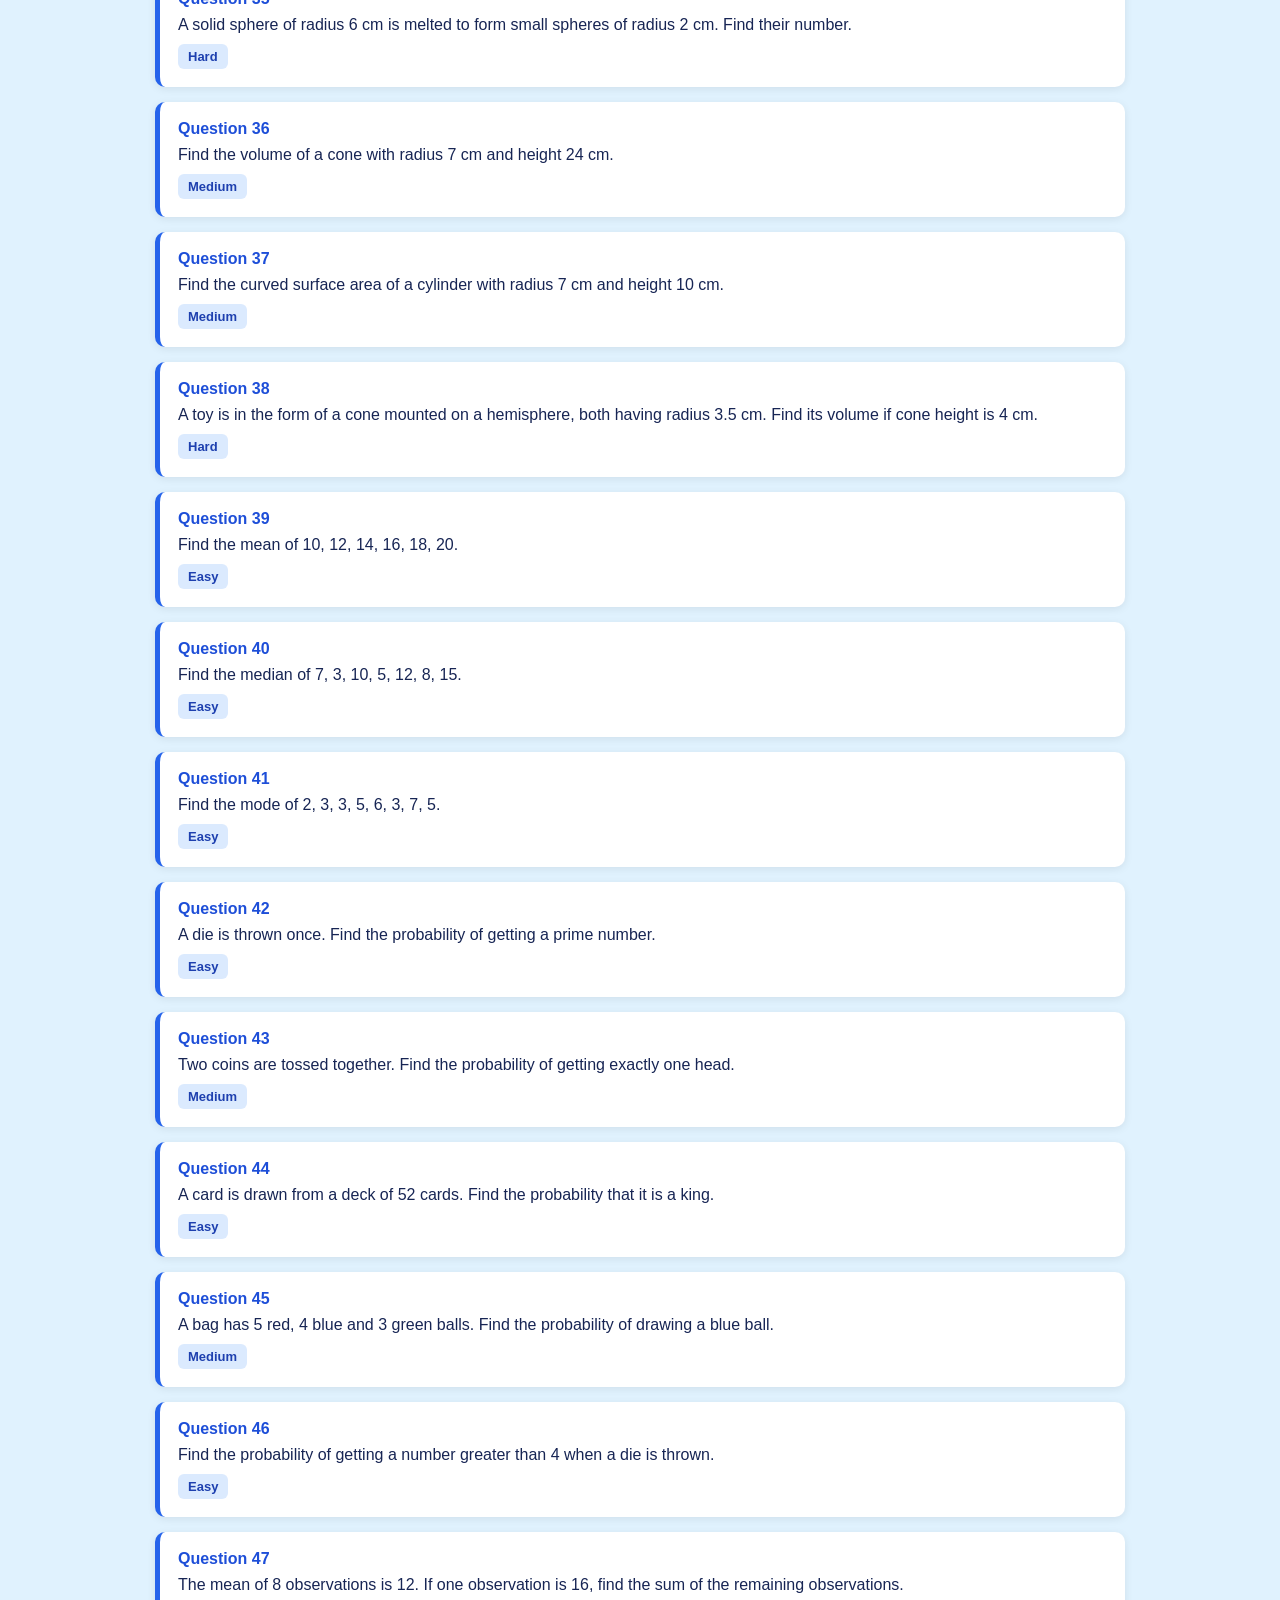
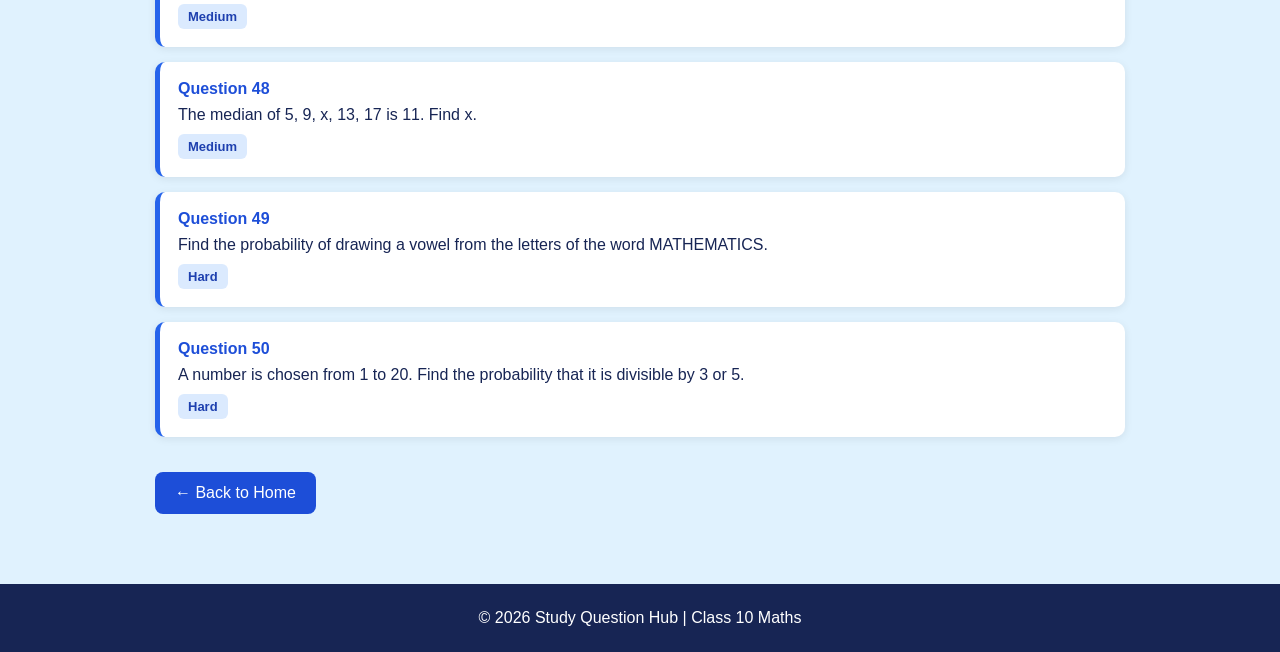
==== commit 1472be8e: "Update class10.html" ====
--- a/class10.html
+++ b/class10.html
@@ -8,7 +8,7 @@
   <title>Class 10 Maths Questions | Study Question Hub</title>
 
   <meta name="description"
-    content="Practice Class 10 Maths questions chapter-wise with Easy, Medium and Hard difficulty levels.">
+    content="Practice Class 10 Maths questions chapter-wise with Easy, Medium and Hard questions on Study Question Hub.">
 
   <style>
     * {
@@ -23,24 +23,24 @@
     }
 
     header {
-      background: linear-gradient(135deg, #1d4ed8, #2563eb);
+      background: #1d4ed8;
       color: white;
+      padding: 25px 15px;
       text-align: center;
-      padding: 35px 15px;
     }
 
     header h1 {
       margin: 0;
-      font-size: 34px;
+      font-size: 32px;
     }
 
     header p {
+      margin-top: 8px;
       font-size: 17px;
-      margin-bottom: 0;
     }
 
     .container {
-      max-width: 1050px;
+      max-width: 1000px;
       margin: 25px auto;
       padding: 0 15px;
     }
@@ -48,37 +48,30 @@
     .controls {
       background: white;
       padding: 20px;
-      border-radius: 14px;
-      box-shadow: 0 4px 12px rgba(0, 0, 0, 0.1);
-      margin-bottom: 25px;
-    }
-
-    #search,
-    #chapter {
+      border-radius: 12px;
+      box-shadow: 0 3px 10px rgba(0, 0, 0, 0.1);
+      margin-bottom: 20px;
+    }
+
+    #search {
       width: 100%;
-      padding: 14px;
+      padding: 13px;
       border: 2px solid #93c5fd;
-      border-radius: 9px;
+      border-radius: 8px;
       font-size: 16px;
-      margin-bottom: 12px;
-    }
-
-    #search:focus,
-    #chapter:focus {
       outline: none;
-      border-color: #2563eb;
     }
 
     .buttons {
+      margin-top: 15px;
       display: flex;
       gap: 10px;
       flex-wrap: wrap;
-      margin-top: 8px;
     }
 
     .filter {
       border: none;
-      padding: 11px 18px;
+      padding: 10px 16px;
       border-radius: 8px;
       background: #2563eb;
       color: white;
@@ -96,20 +89,18 @@
       color: #1e3a8a;
     }
 
-    .chapter-title {
-      background: #1d4ed8;
-      color: white;
-      padding: 14px 18px;
-      border-radius: 10px;
-      margin-top: 25px;
-      margin-bottom: 15px;
-      font-size: 21px;
+    .chapter {
+      color: #1d4ed8;
+      background: white;
+      padding: 12px;
+      border-radius: 8px;
+      margin: 25px 0 12px;
     }
 
     .question {
       background: white;
       padding: 18px;
-      margin-bottom: 14px;
+      margin-bottom: 15px;
       border-radius: 10px;
       border-left: 5px solid #2563eb;
       box-shadow: 0 2px 8px rgba(0, 0, 0, 0.08);
@@ -123,42 +114,18 @@
 
     .difficulty {
       display: inline-block;
-      margin-top: 12px;
+      margin-top: 10px;
       padding: 5px 10px;
       border-radius: 6px;
+      background: #dbeafe;
+      color: #1e40af;
       font-size: 13px;
       font-weight: bold;
     }
 
-    .Easy {
-      background: #dcfce7;
-      color: #166534;
-    }
-
-    .Medium {
-      background: #fef3c7;
-      color: #92400e;
-    }
-
-    .Hard {
-      background: #fee2e2;
-      color: #991b1b;
-    }
-
-    #noResult {
-      display: none;
-      background: white;
-      padding: 25px;
-      text-align: center;
-      border-radius: 10px;
-      color: #dc2626;
-      font-weight: bold;
-      margin-top: 20px;
-    }
-
     .back {
       display: inline-block;
-      margin: 25px 0 40px;
+      margin: 20px 0 40px;
       background: #1d4ed8;
       color: white;
       padding: 12px 20px;
@@ -168,6 +135,16 @@
 
     .back:hover {
       background: #1e40af;
+    }
+
+    #noResult {
+      display: none;
+      background: white;
+      padding: 20px;
+      text-align: center;
+      border-radius: 10px;
+      color: #dc2626;
+      font-weight: bold;
     }
 
     footer {
@@ -179,13 +156,8 @@
     }
 
     @media (max-width: 600px) {
-
       header h1 {
-        font-size: 26px;
-      }
-
-      header p {
-        font-size: 15px;
+        font-size: 25px;
       }
 
       .filter {
@@ -217,36 +189,44 @@
         onkeyup="displayQuestions()"
       >
 
-      <select id="chapter" onchange="displayQuestions()">
-        <option value="All">📚 All Chapters</option>
-        <option value="Algebra">Algebra</option>
-        <option value="Geometry and Coordinate Geometry">
-          Geometry and Coordinate Geometry
-        </option>
-        <option value="Trigonometry and Mensuration">
-          Trigonometry and Mensuration
-        </option>
-        <option value="Statistics and Probability">
-          Statistics and Probability
-        </option>
-      </select>
-
       <div class="buttons">
-        <button class="filter" onclick="setDifficulty('All')">
-          All
-        </button>
-
-        <button class="filter" onclick="setDifficulty('Easy')">
-          🟢 Easy
-        </button>
-
-        <button class="filter" onclick="setDifficulty('Medium')">
-          🟡 Medium
-        </button>
-
-        <button class="filter" onclick="setDifficulty('Hard')">
-          🔴 Hard
-        </button>
+
+        <button class="filter" onclick="showAll()">
+          All Questions
+        </button>
+
+        <button class="filter" onclick="showDifficulty('Easy')">
+          Easy
+        </button>
+
+        <button class="filter" onclick="showDifficulty('Medium')">
+          Medium
+        </button>
+
+        <button class="filter" onclick="showDifficulty('Hard')">
+          Hard
+        </button>
+
+        <button class="filter" onclick="showChapter('All')">
+          All Chapters
+        </button>
+
+        <button class="filter" onclick="showChapter('Algebra')">
+          Algebra
+        </button>
+
+        <button class="filter" onclick="showChapter('Geometry')">
+          Geometry
+        </button>
+
+        <button class="filter" onclick="showChapter('Trigonometry')">
+          Trigonometry
+        </button>
+
+        <button class="filter" onclick="showChapter('Statistics')">
+          Statistics
+        </button>
+
       </div>
 
       <div id="count"></div>
@@ -257,8 +237,6 @@
 
     <div id="noResult">
       ❌ No question found.
-      <br>
-      Try another search or filter.
     </div>
 
     <a class="back" href="index.html">
@@ -271,11 +249,12 @@
     © 2026 Study Question Hub | Class 10 Maths
   </footer>
 
+
   <script>
 
     const questions = [
 
-      /* ================= ALGEBRA ================= */
+      /* ALGEBRA */
 
       {
         chapter: "Algebra",
@@ -328,7 +307,7 @@
       {
         chapter: "Algebra",
         text: "The sum of two numbers is 27 and their product is 182. Find the numbers.",
-        level: "Hard"
+        level: "Medium"
       },
 
       {
@@ -356,232 +335,232 @@
       },
 
 
-      /* ========== GEOMETRY ========== */
-
-      {
-        chapter: "Geometry and Coordinate Geometry",
+      /* GEOMETRY */
+
+      {
+        chapter: "Geometry",
         text: "Find the distance between A(2, 3) and B(8, 11).",
-        level: "Easy"
-      },
-
-      {
-        chapter: "Geometry and Coordinate Geometry",
+        level: "Medium"
+      },
+
+      {
+        chapter: "Geometry",
         text: "Find the midpoint of the line segment joining (-4, 6) and (8, -2).",
         level: "Easy"
       },
 
       {
-        chapter: "Geometry and Coordinate Geometry",
+        chapter: "Geometry",
         text: "Find the point which divides the line joining (2, 3) and (8, 15) in the ratio 1:2.",
-        level: "Medium"
-      },
-
-      {
-        chapter: "Geometry and Coordinate Geometry",
+        level: "Hard"
+      },
+
+      {
+        chapter: "Geometry",
         text: "Find the area of the triangle with vertices (0, 0), (4, 0), and (0, 6).",
         level: "Medium"
       },
 
       {
-        chapter: "Geometry and Coordinate Geometry",
+        chapter: "Geometry",
         text: "Prove that triangles with equal corresponding angles are similar.",
         level: "Hard"
       },
 
       {
-        chapter: "Geometry and Coordinate Geometry",
+        chapter: "Geometry",
         text: "In ΔABC, DE ∥ BC. If AD = 3 cm, DB = 2 cm and AE = 4.5 cm, find EC.",
         level: "Hard"
       },
 
       {
-        chapter: "Geometry and Coordinate Geometry",
+        chapter: "Geometry",
         text: "The areas of two similar triangles are 64 cm² and 100 cm². Find the ratio of their corresponding sides.",
         level: "Hard"
       },
 
       {
-        chapter: "Geometry and Coordinate Geometry",
+        chapter: "Geometry",
         text: "A tangent touches a circle of radius 5 cm. What is the angle between the radius and tangent at the point of contact?",
         level: "Easy"
       },
 
       {
-        chapter: "Geometry and Coordinate Geometry",
+        chapter: "Geometry",
         text: "From an external point P, two tangents PA and PB are drawn to a circle. Prove that PA = PB.",
         level: "Hard"
       },
 
       {
-        chapter: "Geometry and Coordinate Geometry",
+        chapter: "Geometry",
         text: "Find the angle subtended by a diameter at a point on the remaining part of the circle.",
         level: "Easy"
       },
 
       {
-        chapter: "Geometry and Coordinate Geometry",
+        chapter: "Geometry",
         text: "Find the length of a tangent from a point 13 cm away from the centre of a circle of radius 5 cm.",
         level: "Medium"
       },
 
       {
-        chapter: "Geometry and Coordinate Geometry",
+        chapter: "Geometry",
         text: "A chord of a circle is 16 cm long and its distance from the centre is 6 cm. Find the radius.",
         level: "Hard"
       },
 
 
-      /* ========== TRIGONOMETRY ========== */
-
-      {
-        chapter: "Trigonometry and Mensuration",
+      /* TRIGONOMETRY */
+
+      {
+        chapter: "Trigonometry",
         text: "If tan θ = 3/4, find sin θ and cos θ.",
         level: "Medium"
       },
 
       {
-        chapter: "Trigonometry and Mensuration",
+        chapter: "Trigonometry",
         text: "Prove: sin² A + cos² A = 1.",
-        level: "Medium"
-      },
-
-      {
-        chapter: "Trigonometry and Mensuration",
+        level: "Hard"
+      },
+
+      {
+        chapter: "Trigonometry",
         text: "If sec θ = 13/12, find tan θ.",
         level: "Medium"
       },
 
       {
-        chapter: "Trigonometry and Mensuration",
+        chapter: "Trigonometry",
         text: "A pole 10 m high casts a shadow 10√3 m long. Find the angle of elevation of the sun.",
         level: "Medium"
       },
 
       {
-        chapter: "Trigonometry and Mensuration",
+        chapter: "Trigonometry",
         text: "From a point 20 m away from a tower, the angle of elevation is 45°. Find the height of the tower.",
         level: "Easy"
       },
 
       {
-        chapter: "Trigonometry and Mensuration",
+        chapter: "Trigonometry",
         text: "The angle of elevation of the top of a building is 30° from a point 30 m away. Find its height.",
         level: "Medium"
       },
 
       {
-        chapter: "Trigonometry and Mensuration",
+        chapter: "Trigonometry",
         text: "Find the area of a sector of angle 90° in a circle of radius 14 cm.",
-        level: "Easy"
-      },
-
-      {
-        chapter: "Trigonometry and Mensuration",
+        level: "Medium"
+      },
+
+      {
+        chapter: "Trigonometry",
         text: "Find the length of an arc subtending an angle of 120° at the centre of a circle of radius 21 cm.",
-        level: "Medium"
-      },
-
-      {
-        chapter: "Trigonometry and Mensuration",
+        level: "Hard"
+      },
+
+      {
+        chapter: "Trigonometry",
         text: "Find the area of the region between two concentric circles of radii 14 cm and 7 cm.",
         level: "Medium"
       },
 
       {
-        chapter: "Trigonometry and Mensuration",
+        chapter: "Trigonometry",
         text: "A solid sphere of radius 6 cm is melted to form small spheres of radius 2 cm. Find their number.",
         level: "Hard"
       },
 
       {
-        chapter: "Trigonometry and Mensuration",
+        chapter: "Trigonometry",
         text: "Find the volume of a cone with radius 7 cm and height 24 cm.",
         level: "Medium"
       },
 
       {
-        chapter: "Trigonometry and Mensuration",
+        chapter: "Trigonometry",
         text: "Find the curved surface area of a cylinder with radius 7 cm and height 10 cm.",
-        level: "Easy"
-      },
-
-      {
-        chapter: "Trigonometry and Mensuration",
+        level: "Medium"
+      },
+
+      {
+        chapter: "Trigonometry",
         text: "A toy is in the form of a cone mounted on a hemisphere, both having radius 3.5 cm. Find its volume if cone height is 4 cm.",
         level: "Hard"
       },
 
 
-      /* ========== STATISTICS ========== */
-
-      {
-        chapter: "Statistics and Probability",
+      /* STATISTICS */
+
+      {
+        chapter: "Statistics",
         text: "Find the mean of 10, 12, 14, 16, 18, 20.",
         level: "Easy"
       },
 
       {
-        chapter: "Statistics and Probability",
+        chapter: "Statistics",
         text: "Find the median of 7, 3, 10, 5, 12, 8, 15.",
         level: "Easy"
       },
 
       {
-        chapter: "Statistics and Probability",
+        chapter: "Statistics",
         text: "Find the mode of 2, 3, 3, 5, 6, 3, 7, 5.",
         level: "Easy"
       },
 
       {
-        chapter: "Statistics and Probability",
+        chapter: "Statistics",
         text: "A die is thrown once. Find the probability of getting a prime number.",
         level: "Easy"
       },
 
       {
-        chapter: "Statistics and Probability",
+        chapter: "Statistics",
         text: "Two coins are tossed together. Find the probability of getting exactly one head.",
         level: "Medium"
       },
 
       {
-        chapter: "Statistics and Probability",
+        chapter: "Statistics",
         text: "A card is drawn from a deck of 52 cards. Find the probability that it is a king.",
         level: "Easy"
       },
 
       {
-        chapter: "Statistics and Probability",
+        chapter: "Statistics",
         text: "A bag has 5 red, 4 blue and 3 green balls. Find the probability of drawing a blue ball.",
-        level: "Easy"
-      },
-
-      {
-        chapter: "Statistics and Probability",
+        level: "Medium"
+      },
+
+      {
+        chapter: "Statistics",
         text: "Find the probability of getting a number greater than 4 when a die is thrown.",
         level: "Easy"
       },
 
       {
-        chapter: "Statistics and Probability",
+        chapter: "Statistics",
         text: "The mean of 8 observations is 12. If one observation is 16, find the sum of the remaining observations.",
         level: "Medium"
       },
 
       {
-        chapter: "Statistics and Probability",
+        chapter: "Statistics",
         text: "The median of 5, 9, x, 13, 17 is 11. Find x.",
         level: "Medium"
       },
 
       {
-        chapter: "Statistics and Probability",
+        chapter: "Statistics",
         text: "Find the probability of drawing a vowel from the letters of the word MATHEMATICS.",
         level: "Hard"
       },
 
       {
-        chapter: "Statistics and Probability",
+        chapter: "Statistics",
         text: "A number is chosen from 1 to 20. Find the probability that it is divisible by 3 or 5.",
         level: "Hard"
       }
@@ -589,13 +568,8 @@
     ];
 
 
-    let currentDifficulty = "All";
-
-
-    function setDifficulty(level) {
-      currentDifficulty = level;
-      displayQuestions();
-    }
+    let currentFilter = "All";
+    let currentChapter = "All";
 
 
     function displayQuestions() {
@@ -605,49 +579,43 @@
       const searchText =
         document.getElementById("search").value.toLowerCase();
 
-      const selectedChapter =
-        document.getElementById("chapter").value;
-
       container.innerHTML = "";
 
-      let filtered = questions.filter(function(q) {
-
-        const searchMatch =
+      let visibleQuestions = questions.filter(function(q) {
+
+        const matchesSearch =
           q.text.toLowerCase().includes(searchText);
 
-        const chapterMatch =
-          selectedChapter === "All" ||
-          q.chapter === selectedChapter;
-
-        const difficultyMatch =
-          currentDifficulty === "All" ||
-          q.level === currentDifficulty;
-
-        return searchMatch &&
-          chapterMatch &&
-          difficultyMatch;
+        const matchesDifficulty =
+          currentFilter === "All" ||
+          q.level === currentFilter;
+
+        const matchesChapter =
+          currentChapter === "All" ||
+          q.chapter === currentChapter;
+
+        return matchesSearch &&
+               matchesDifficulty &&
+               matchesChapter;
 
       });
 
 
-      let number = 1;
-
-
-      filtered.forEach(function(q) {
+      visibleQuestions.forEach(function(q, index) {
 
         container.innerHTML += `
 
           <div class="question">
 
             <div class="question-number">
-              Question ${number}
+              Question ${index + 1}
             </div>
 
             <div>
               ${q.text}
             </div>
 
-            <span class="difficulty ${q.level}">
+            <span class="difficulty">
               ${q.level}
             </span>
 
@@ -655,19 +623,46 @@
 
         `;
 
-        number++;
-
       });
 
 
       document.getElementById("count").innerText =
-        "Showing " + filtered.length +
-        " of " + questions.length +
-        " questions";
+        "Showing " + visibleQuestions.length +
+        " of " + questions.length + " questions";
 
 
       document.getElementById("noResult").style.display =
-        filtered.length === 0 ? "block" : "none";
+        visibleQuestions.length === 0
+          ? "block"
+          : "none";
+
+    }
+
+
+    function showAll() {
+
+      currentFilter = "All";
+      currentChapter = "All";
+
+      displayQuestions();
+
+    }
+
+
+    function showDifficulty(level) {
+
+      currentFilter = level;
+
+      displayQuestions();
+
+    }
+
+
+    function showChapter(chapter) {
+
+      currentChapter = chapter;
+
+      displayQuestions();
 
     }
 
@@ -677,5 +672,4 @@
   </script>
 
 </body>
-
 </html>
